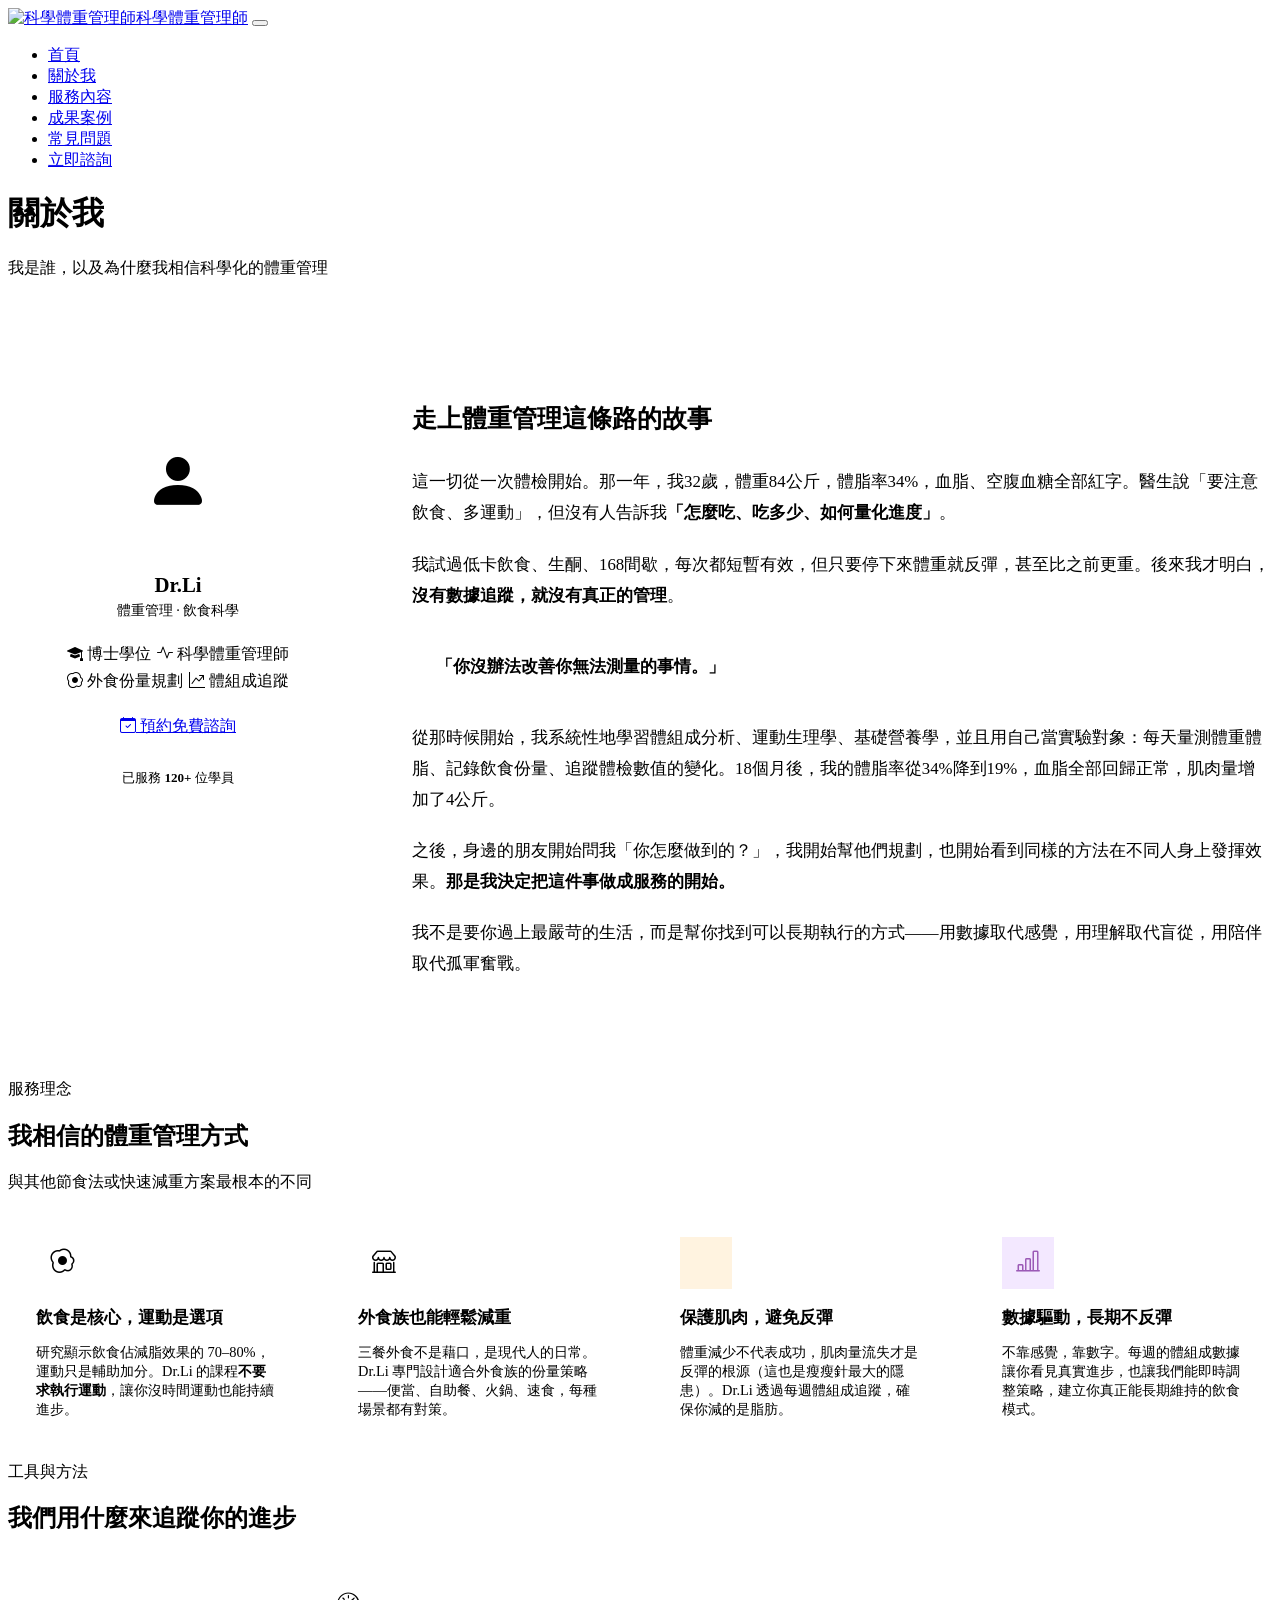
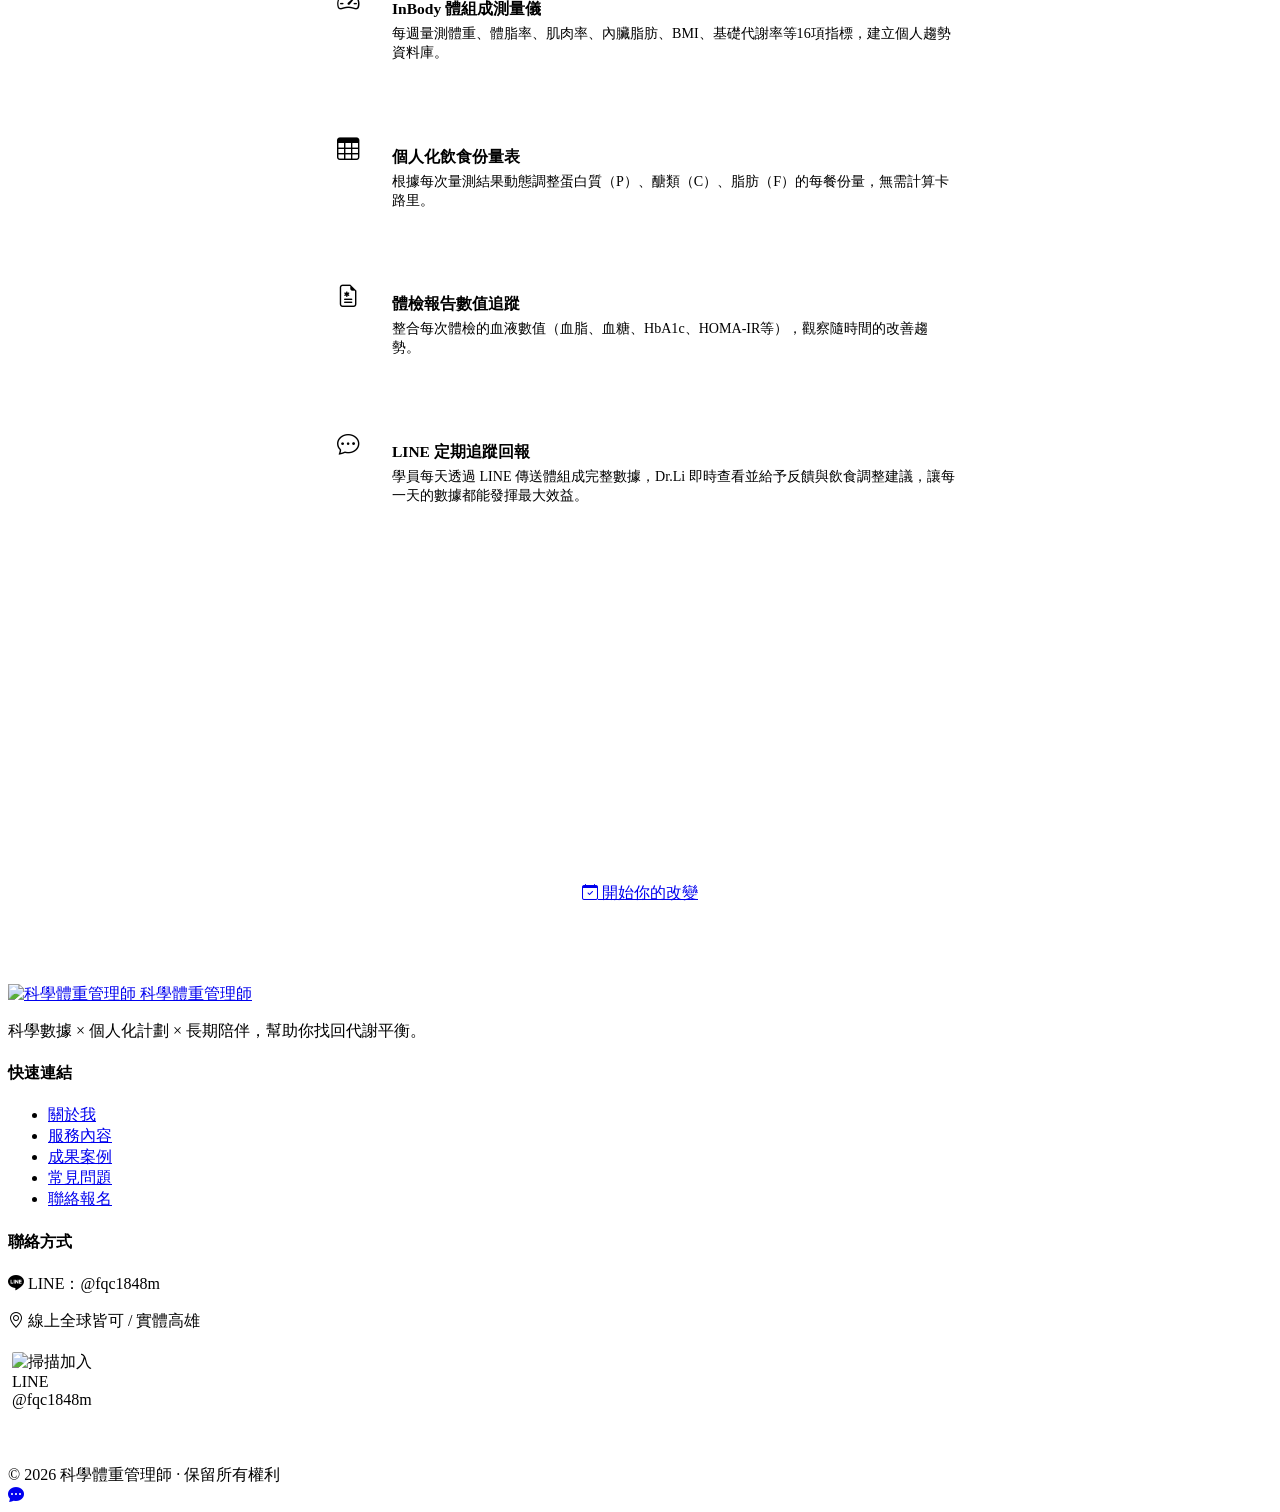
==== about.html @ 6b671a9b "更新瘦瘦針訊息為正向平衡語氣：強調藥物搭配飲食管理才能加乘效果 Co-Authored-By: Claude Sonnet 4.6 <noreply@anthropic.com>" ====
<!DOCTYPE html>
<html lang="zh-TW">
<head>
  <meta charset="UTF-8">
  <meta name="viewport" content="width=device-width, initial-scale=1.0">
  <meta name="description" content="了解Dr.Li的專業背景、服務理念與方法，建立你對科學化體重管理的信心。">
  <title>關於我 | 科學體重管理師</title>
  <link rel="preconnect" href="https://fonts.googleapis.com">
  <link href="https://fonts.googleapis.com/css2?family=Noto+Sans+TC:wght@400;500;700&family=Inter:wght@400;600;700&display=swap" rel="stylesheet">
  <link rel="stylesheet" href="https://cdn.jsdelivr.net/npm/bootstrap-icons@1.11.0/font/bootstrap-icons.css">
  <link rel="stylesheet" href="css/main.css">
  <link rel="stylesheet" href="css/components.css">
  <style>
    /* ─── 個人介紹區 ─── */
    .intro-section {
      background: #fff;
      padding: 5rem 0;
    }
    .intro-grid {
      display: grid;
      grid-template-columns: 340px 1fr;
      gap: 4rem;
      align-items: start;
    }
    .profile-card {
      background: var(--bg);
      border: 1px solid var(--border);
      border-radius: var(--radius-lg);
      padding: 2.5rem 2rem;
      text-align: center;
      position: sticky;
      top: calc(var(--navbar-h) + 1.5rem);
    }
    .profile-avatar {
      width: 130px; height: 130px;
      background: linear-gradient(135deg, var(--primary-light), var(--primary));
      border-radius: 50%;
      display: flex;
      align-items: center;
      justify-content: center;
      font-size: 4rem;
      color: var(--primary);
      margin: 0 auto 1.25rem;
      border: 4px solid #fff;
      box-shadow: var(--shadow-md);
    }
    .profile-name { font-size: 1.3rem; font-weight: 700; margin-bottom: 0.25rem; }
    .profile-title { color: var(--text-secondary); font-size: 0.9rem; margin-bottom: 1.5rem; }
    .profile-tags { display: flex; flex-wrap: wrap; justify-content: center; gap: 0.4rem; margin-bottom: 1.5rem; }

    .about-story { font-size: 1.05rem; line-height: 1.85; color: var(--text-secondary); }
    .about-story p { margin-bottom: 1.25rem; }
    .about-story .emphasis {
      color: var(--text-primary);
      font-weight: 700;
      font-style: normal;
    }
    .about-story blockquote {
      border-left: 4px solid var(--primary);
      padding: 1rem 1.5rem;
      margin: 1.5rem 0;
      background: var(--primary-light);
      border-radius: 0 var(--radius-sm) var(--radius-sm) 0;
      color: var(--primary-dark);
      font-weight: 600;
      font-style: normal;
    }

    @media (max-width: 820px) {
      .intro-grid { grid-template-columns: 1fr; }
      .profile-card { position: static; }
    }

    /* ─── 理念與方法 ─── */
    .philosophy-section { background: var(--bg); }
    .philosophy-grid {
      display: grid;
      grid-template-columns: repeat(auto-fit, minmax(260px, 1fr));
      gap: 1.5rem;
    }
    .philosophy-card {
      background: var(--bg-card);
      border: 1px solid var(--border);
      border-radius: var(--radius);
      padding: 1.75rem;
      box-shadow: var(--shadow);
    }
    .philosophy-icon {
      width: 52px; height: 52px;
      border-radius: var(--radius);
      display: flex; align-items: center; justify-content: center;
      font-size: 1.5rem;
      margin-bottom: 1rem;
    }
    .philosophy-card h3 { font-size: 1.05rem; margin-bottom: 0.5rem; }
    .philosophy-card p  { font-size: 0.9rem; color: var(--text-secondary); }

    /* ─── 使用工具 ─── */
    .tools-section { background: #fff; }
    .tool-item {
      display: flex;
      gap: 1.25rem;
      align-items: flex-start;
      padding: 1.5rem;
      background: var(--bg);
      border-radius: var(--radius);
      border: 1px solid var(--border);
      margin-bottom: 1rem;
    }
    .tool-item:last-child { margin-bottom: 0; }
    .tool-icon {
      width: 48px; height: 48px;
      background: var(--primary-light);
      border-radius: var(--radius-sm);
      display: flex; align-items: center; justify-content: center;
      font-size: 1.4rem;
      color: var(--primary);
      flex-shrink: 0;
    }
    .tool-item h4 { font-size: 0.97rem; margin-bottom: 0.25rem; }
    .tool-item p  { font-size: 0.88rem; color: var(--text-secondary); margin: 0; }

    /* ─── 信念語 ─── */
    .belief-section {
      background: linear-gradient(135deg, #0a1f4d, var(--primary));
      color: #fff;
      padding: 5rem 0;
      text-align: center;
    }
    .belief-section blockquote {
      font-size: clamp(1.2rem, 3vw, 1.8rem);
      font-weight: 700;
      color: #fff;
      max-width: 700px;
      margin: 0 auto 1.5rem;
      line-height: 1.5;
    }
    .belief-section p { color: rgba(255,255,255,0.7); }
  </style>
</head>
<body>

<nav class="navbar" id="navbar">
  <div class="container">
    <a href="index.html" class="navbar-brand"><img src="logo.jpg" alt="科學體重管理師" class="navbar-logo"><span>科學體重管理師</span></a>
    <button class="hamburger" id="hamburger" aria-label="開啟選單"><span></span><span></span><span></span></button>
    <ul class="nav-links" id="navLinks">
      <li><a href="index.html">首頁</a></li>
      <li><a href="about.html">關於我</a></li>
      <li><a href="services.html">服務內容</a></li>
      <li><a href="results.html">成果案例</a></li>
      <li><a href="faq.html">常見問題</a></li>
      <li><a href="contact.html" class="nav-cta">立即諮詢</a></li>
    </ul>
  </div>
</nav>

<div class="page-banner">
  <div class="container">
    <h1>關於我</h1>
    <p>我是誰，以及為什麼我相信科學化的體重管理</p>
  </div>
</div>

<!-- ===== 個人介紹 ===== -->
<section class="intro-section">
  <div class="container">
    <div class="intro-grid">
      <!-- 個人資訊卡片 -->
      <div class="profile-card" data-reveal>
        <div class="profile-avatar"><i class="bi bi-person-fill"></i></div>
        <div class="profile-name">Dr.Li</div>
        <div class="profile-title">體重管理 · 飲食科學</div>
        <div class="profile-tags">
          <span class="badge-tag"><i class="bi bi-mortarboard-fill"></i> 博士學位</span>
          <span class="badge-tag"><i class="bi bi-activity"></i> 科學體重管理師</span>
          <span class="badge-tag"><i class="bi bi-egg-fried"></i> 外食份量規劃</span>
          <span class="badge-tag"><i class="bi bi-graph-up-arrow"></i> 體組成追蹤</span>
        </div>
        <a href="contact.html" class="btn btn-accent" style="width:100%">
          <i class="bi bi-calendar-check"></i> 預約免費諮詢
        </a>
        <div style="margin-top:1rem;padding-top:1rem;border-top:1px solid var(--border);">
          <p style="font-size:0.82rem;color:var(--text-secondary);margin:0;">已服務 <strong style="color:var(--primary)">120+</strong> 位學員</p>
        </div>
      </div>

      <!-- 故事內容 -->
      <div class="about-story" data-reveal>
        <h2 style="margin-bottom:1.5rem;">走上體重管理這條路的故事</h2>

        <p>這一切從一次體檢開始。那一年，我32歲，體重84公斤，體脂率34%，血脂、空腹血糖全部紅字。醫生說「要注意飲食、多運動」，但沒有人告訴我<span class="emphasis">「怎麼吃、吃多少、如何量化進度」</span>。</p>

        <p>我試過低卡飲食、生酮、168間歇，每次都短暫有效，但只要停下來體重就反彈，甚至比之前更重。後來我才明白，<span class="emphasis">沒有數據追蹤，就沒有真正的管理</span>。</p>

        <blockquote>「你沒辦法改善你無法測量的事情。」</blockquote>

        <p>從那時候開始，我系統性地學習體組成分析、運動生理學、基礎營養學，並且用自己當實驗對象：每天量測體重體脂、記錄飲食份量、追蹤體檢數值的變化。18個月後，我的體脂率從34%降到19%，血脂全部回歸正常，肌肉量增加了4公斤。</p>

        <p>之後，身邊的朋友開始問我「你怎麼做到的？」，我開始幫他們規劃，也開始看到同樣的方法在不同人身上發揮效果。<span class="emphasis">那是我決定把這件事做成服務的開始。</span></p>

        <p>我不是要你過上最嚴苛的生活，而是幫你找到可以長期執行的方式——用數據取代感覺，用理解取代盲從，用陪伴取代孤軍奮戰。</p>
      </div>
    </div>
  </div>
</section>

<!-- ===== 服務理念 ===== -->
<section class="philosophy-section">
  <div class="container">
    <div class="section-header" data-reveal>
      <span class="label">服務理念</span>
      <h2>我相信的體重管理方式</h2>
      <p>與其他節食法或快速減重方案最根本的不同</p>
    </div>
    <div class="philosophy-grid">
      <div class="philosophy-card" data-reveal>
        <div class="philosophy-icon" style="background:var(--accent-light);color:var(--accent)">
          <i class="bi bi-egg-fried"></i>
        </div>
        <h3>飲食是核心，運動是選項</h3>
        <p>研究顯示飲食佔減脂效果的 70–80%，運動只是輔助加分。Dr.Li 的課程<strong>不要求執行運動</strong>，讓你沒時間運動也能持續進步。</p>
      </div>
      <div class="philosophy-card" data-reveal>
        <div class="philosophy-icon" style="background:var(--primary-light);color:var(--primary)">
          <i class="bi bi-shop"></i>
        </div>
        <h3>外食族也能輕鬆減重</h3>
        <p>三餐外食不是藉口，是現代人的日常。Dr.Li 專門設計適合外食族的份量策略——便當、自助餐、火鍋、速食，每種場景都有對策。</p>
      </div>
      <div class="philosophy-card" data-reveal>
        <div class="philosophy-icon" style="background:#fff3e0;color:#e67e22">
          <i class="bi bi-shield-heart"></i>
        </div>
        <h3>保護肌肉，避免反彈</h3>
        <p>體重減少不代表成功，肌肉量流失才是反彈的根源（這也是瘦瘦針最大的隱患）。Dr.Li 透過每週體組成追蹤，確保你減的是脂肪。</p>
      </div>
      <div class="philosophy-card" data-reveal>
        <div class="philosophy-icon" style="background:#f3e8ff;color:#9b59b6">
          <i class="bi bi-bar-chart-line"></i>
        </div>
        <h3>數據驅動，長期不反彈</h3>
        <p>不靠感覺，靠數字。每週的體組成數據讓你看見真實進步，也讓我們能即時調整策略，建立你真正能長期維持的飲食模式。</p>
      </div>
    </div>
  </div>
</section>

<!-- ===== 使用工具與方法 ===== -->
<section class="tools-section">
  <div class="container">
    <div class="section-header" data-reveal>
      <span class="label">工具與方法</span>
      <h2>我們用什麼來追蹤你的進步</h2>
    </div>
    <div style="max-width:680px;margin:0 auto;">
      <div class="tool-item" data-reveal>
        <div class="tool-icon"><i class="bi bi-speedometer2"></i></div>
        <div>
          <h4>InBody 體組成測量儀</h4>
          <p>每週量測體重、體脂率、肌肉率、內臟脂肪、BMI、基礎代謝率等16項指標，建立個人趨勢資料庫。</p>
        </div>
      </div>
      <div class="tool-item" data-reveal>
        <div class="tool-icon"><i class="bi bi-table"></i></div>
        <div>
          <h4>個人化飲食份量表</h4>
          <p>根據每次量測結果動態調整蛋白質（P）、醣類（C）、脂肪（F）的每餐份量，無需計算卡路里。</p>
        </div>
      </div>
      <div class="tool-item" data-reveal>
        <div class="tool-icon"><i class="bi bi-file-earmark-medical"></i></div>
        <div>
          <h4>體檢報告數值追蹤</h4>
          <p>整合每次體檢的血液數值（血脂、血糖、HbA1c、HOMA-IR等），觀察隨時間的改善趨勢。</p>
        </div>
      </div>
      <div class="tool-item" data-reveal>
        <div class="tool-icon"><i class="bi bi-chat-dots"></i></div>
        <div>
          <h4>LINE 定期追蹤回報</h4>
          <p>學員每天透過 LINE 傳送體組成完整數據，Dr.Li 即時查看並給予反饋與飲食調整建議，讓每一天的數據都能發揮最大效益。</p>
        </div>
      </div>
    </div>
  </div>
</section>

<!-- ===== 信念語 ===== -->
<section class="belief-section">
  <div class="container" data-reveal>
    <blockquote>「飲食才是真正的關鍵。你不需要靠意志力挨餓，<br>不需要每天跑步，不需要打瘦瘦針——<br>只要掌握外食技巧，便當、自助餐、火鍋、速食都能吃對份量，<br>你的身體就會開始改變。」</blockquote>
    <p>— Dr.Li</p>
    <a href="contact.html" class="btn btn-outline-white btn-lg" style="margin-top:1.5rem">
      <i class="bi bi-calendar-check"></i> 開始你的改變
    </a>
  </div>
</section>

<footer class="footer">
  <div class="container">
    <div class="footer-grid">
      <div class="footer-brand">
        <a href="index.html" class="footer-logo"><img src="logo.jpg" alt="科學體重管理師" class="footer-logo-img"> 科學體重管理師</a>
        <p>科學數據 × 個人化計劃 × 長期陪伴，幫助你找回代謝平衡。</p>
      </div>
      <div class="footer-links">
        <h4>快速連結</h4>
        <ul>
          <li><a href="about.html">關於我</a></li>
          <li><a href="services.html">服務內容</a></li>
          <li><a href="results.html">成果案例</a></li>
          <li><a href="faq.html">常見問題</a></li>
          <li><a href="contact.html">聯絡報名</a></li>
        </ul>
      </div>
      <div class="footer-contact">
        <h4>聯絡方式</h4>
        <p><i class="bi bi-line"></i> LINE：@fqc1848m</p>

        <p><i class="bi bi-geo-alt"></i> 線上全球皆可 / 實體高雄</p>
        <div style="margin-top:0.85rem;">
          <img src="qrcode.jpg" alt="掃描加入 LINE @fqc1848m" style="width:88px;height:88px;object-fit:contain;background:#fff;border-radius:6px;padding:4px;display:block;">
          <div style="font-size:0.72rem;color:rgba(255,255,255,0.45);margin-top:0.35rem;">掃描加入 LINE @fqc1848m</div>
        </div>
      </div>
    </div>
    <div class="footer-bottom">© 2026 科學體重管理師 · 保留所有權利</div>
  </div>
</footer>

<a href="contact.html" class="line-fab" title="立即諮詢"><i class="bi bi-chat-dots-fill"></i></a>
<script src="js/main.js"></script>
</body>
</html>
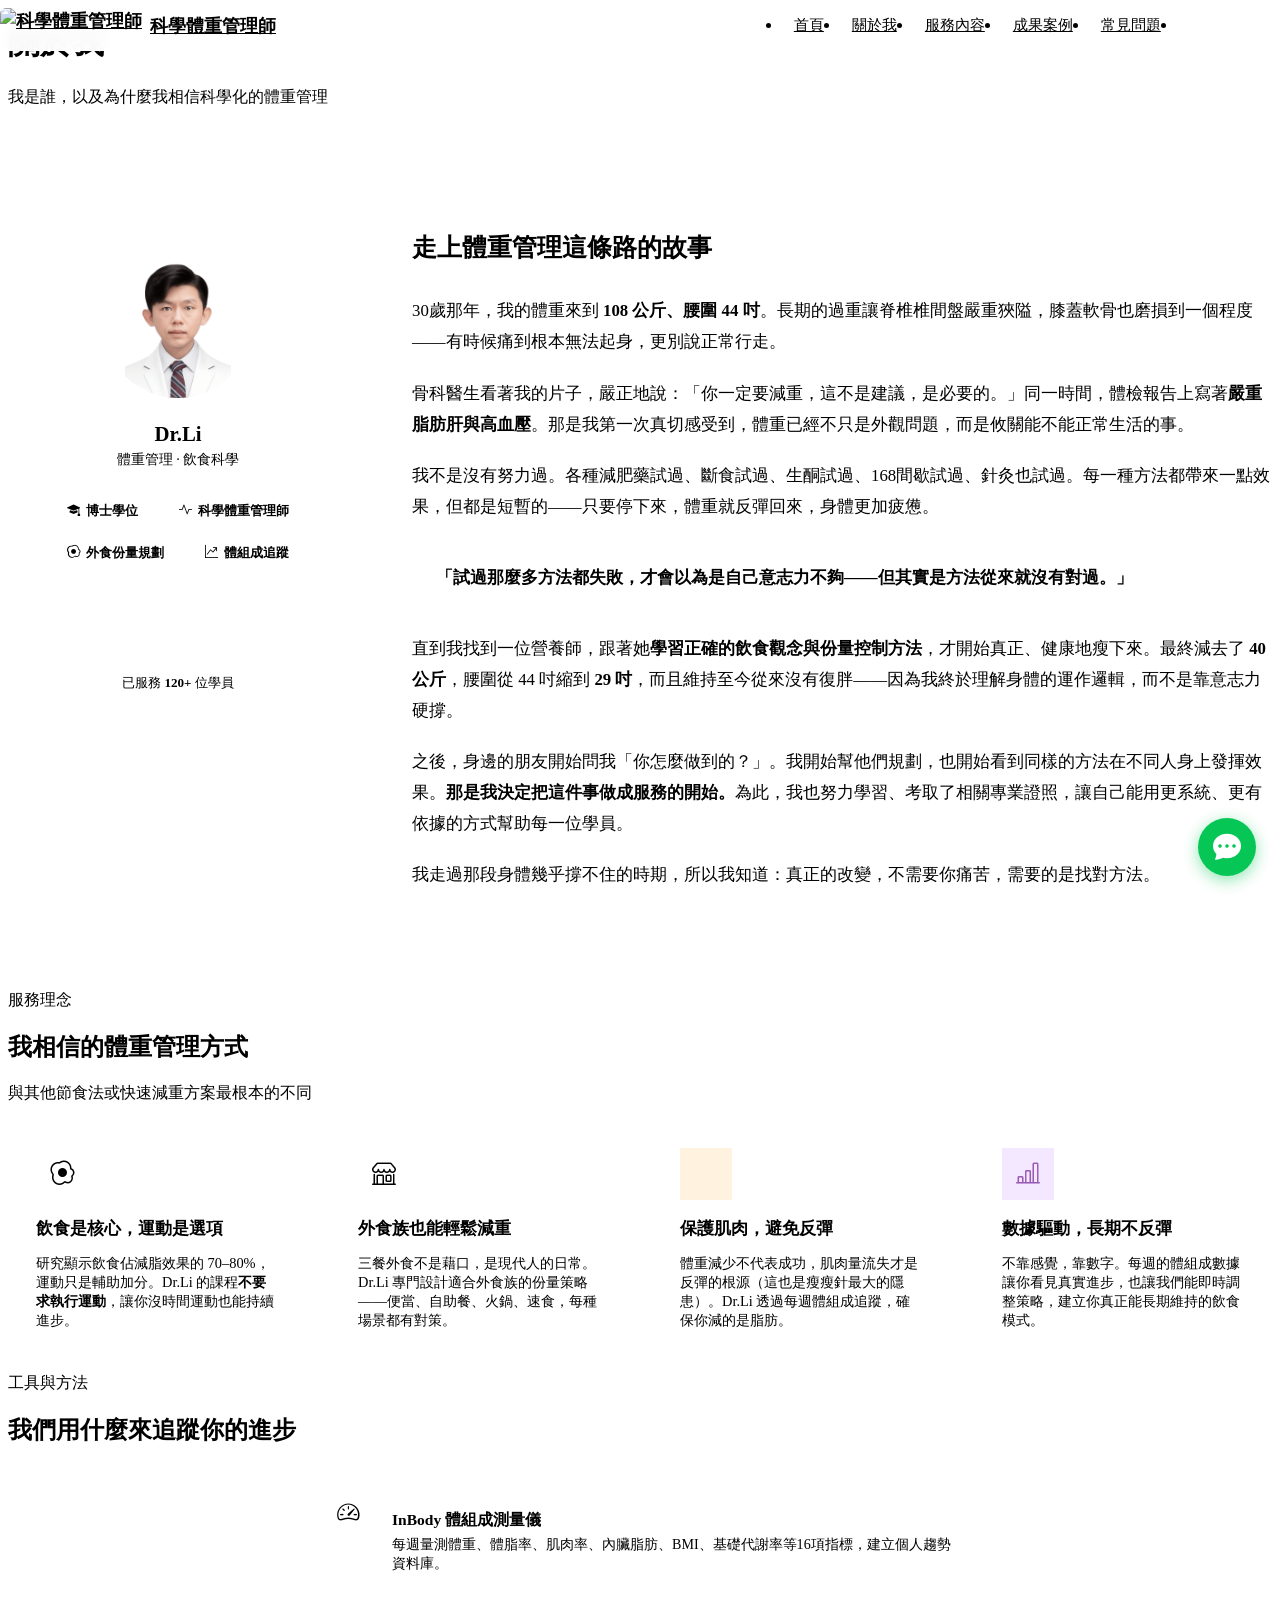
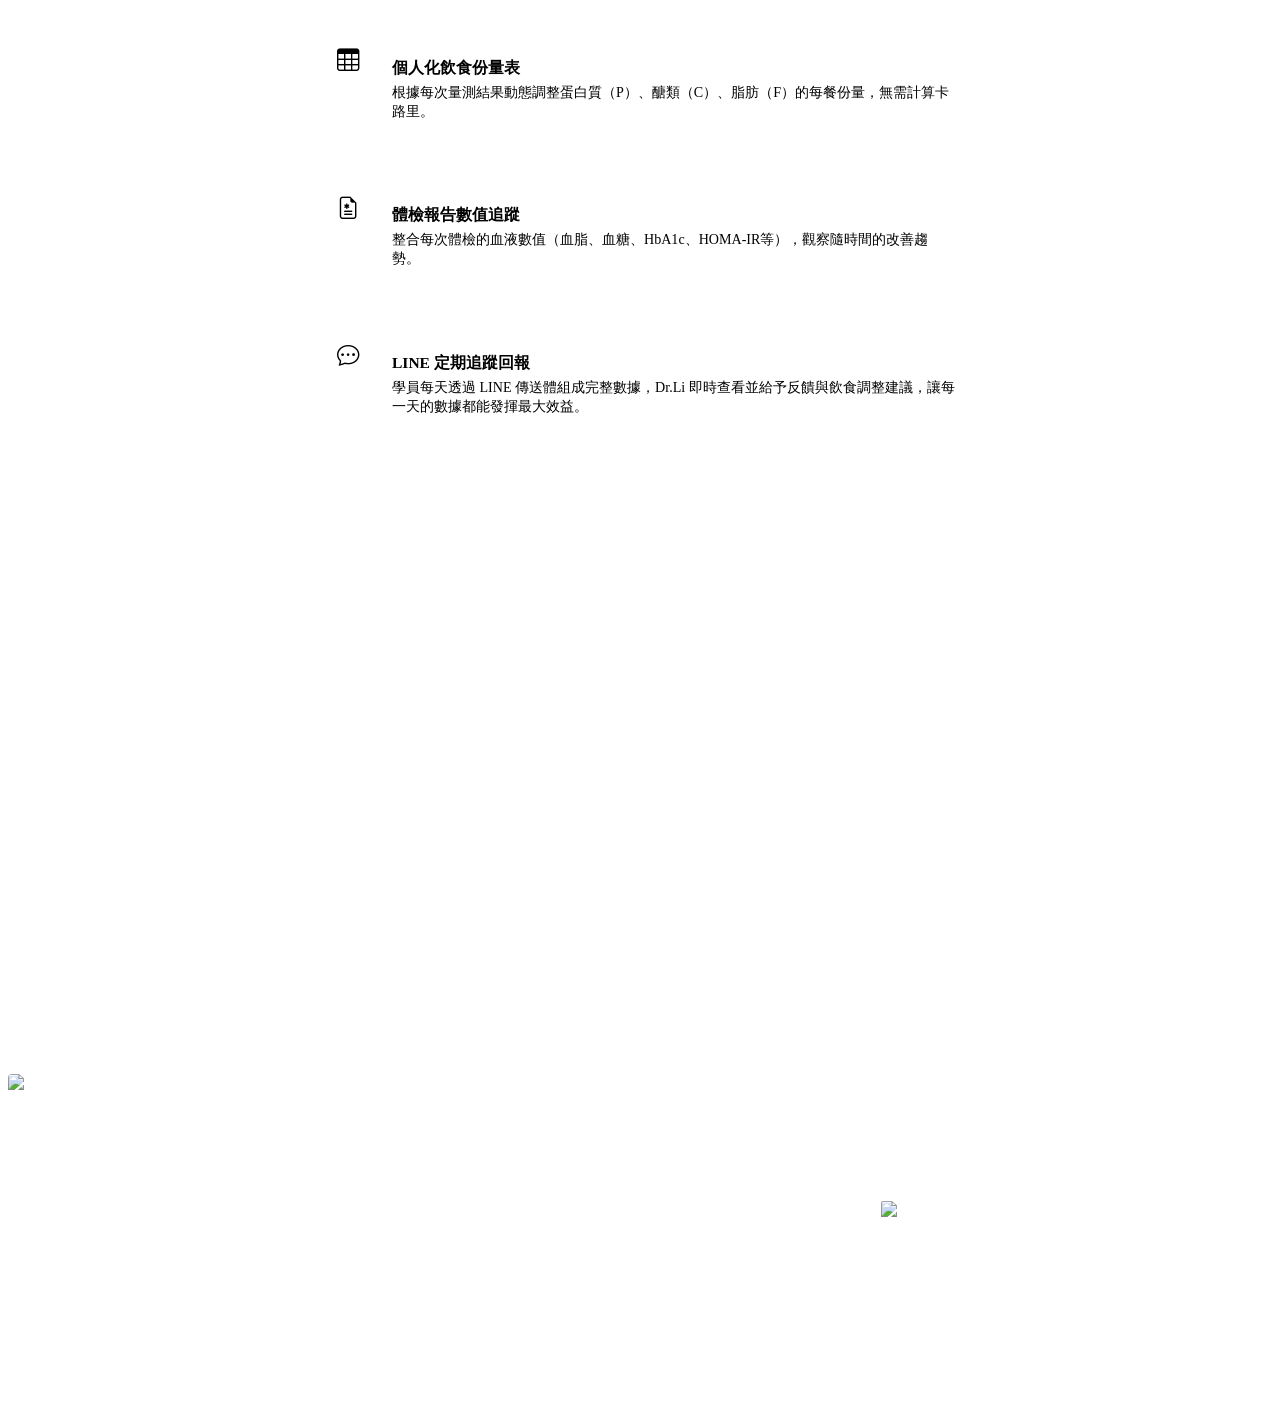
==== commit d1e9c7ee: "about.html 頭像換成 AI 去背版本，背景透明無色差 Co-Authored-By: Claude Sonnet 4.6 <noreply@anthropic.com>" ====
--- a/about.html
+++ b/about.html
@@ -32,17 +32,19 @@
       top: calc(var(--navbar-h) + 1.5rem);
     }
     .profile-avatar {
-      width: 130px; height: 130px;
-      background: linear-gradient(135deg, var(--primary-light), var(--primary));
+      width: 150px; height: 150px;
       border-radius: 50%;
-      display: flex;
-      align-items: center;
-      justify-content: center;
-      font-size: 4rem;
-      color: var(--primary);
       margin: 0 auto 1.25rem;
       border: 4px solid #fff;
       box-shadow: var(--shadow-md);
+      overflow: hidden;
+      flex-shrink: 0;
+    }
+    .profile-avatar img {
+      width: 100%; height: 100%;
+      object-fit: contain;
+      object-position: center top;
+      display: block;
     }
     .profile-name { font-size: 1.3rem; font-weight: 700; margin-bottom: 0.25rem; }
     .profile-title { color: var(--text-secondary); font-size: 0.9rem; margin-bottom: 1.5rem; }
@@ -168,7 +170,7 @@
     <div class="intro-grid">
       <!-- 個人資訊卡片 -->
       <div class="profile-card" data-reveal>
-        <div class="profile-avatar"><i class="bi bi-person-fill"></i></div>
+        <div class="profile-avatar"><img src="照片_去背.png" alt="Dr.Li"></div>
         <div class="profile-name">Dr.Li</div>
         <div class="profile-title">體重管理 · 飲食科學</div>
         <div class="profile-tags">
@@ -189,17 +191,19 @@
       <div class="about-story" data-reveal>
         <h2 style="margin-bottom:1.5rem;">走上體重管理這條路的故事</h2>
 
-        <p>這一切從一次體檢開始。那一年，我32歲，體重84公斤，體脂率34%，血脂、空腹血糖全部紅字。醫生說「要注意飲食、多運動」，但沒有人告訴我<span class="emphasis">「怎麼吃、吃多少、如何量化進度」</span>。</p>
-
-        <p>我試過低卡飲食、生酮、168間歇，每次都短暫有效，但只要停下來體重就反彈，甚至比之前更重。後來我才明白，<span class="emphasis">沒有數據追蹤，就沒有真正的管理</span>。</p>
-
-        <blockquote>「你沒辦法改善你無法測量的事情。」</blockquote>
-
-        <p>從那時候開始，我系統性地學習體組成分析、運動生理學、基礎營養學，並且用自己當實驗對象：每天量測體重體脂、記錄飲食份量、追蹤體檢數值的變化。18個月後，我的體脂率從34%降到19%，血脂全部回歸正常，肌肉量增加了4公斤。</p>
-
-        <p>之後，身邊的朋友開始問我「你怎麼做到的？」，我開始幫他們規劃，也開始看到同樣的方法在不同人身上發揮效果。<span class="emphasis">那是我決定把這件事做成服務的開始。</span></p>
-
-        <p>我不是要你過上最嚴苛的生活，而是幫你找到可以長期執行的方式——用數據取代感覺，用理解取代盲從，用陪伴取代孤軍奮戰。</p>
+        <p>30歲那年，我的體重來到 <span class="emphasis">108 公斤、腰圍 44 吋</span>。長期的過重讓脊椎椎間盤嚴重狹隘，膝蓋軟骨也磨損到一個程度——有時候痛到根本無法起身，更別說正常行走。</p>
+
+        <p>骨科醫生看著我的片子，嚴正地說：「你一定要減重，這不是建議，是必要的。」同一時間，體檢報告上寫著<span class="emphasis">嚴重脂肪肝與高血壓</span>。那是我第一次真切感受到，體重已經不只是外觀問題，而是攸關能不能正常生活的事。</p>
+
+        <p>我不是沒有努力過。各種減肥藥試過、斷食試過、生酮試過、168間歇試過、針灸也試過。每一種方法都帶來一點效果，但都是短暫的——只要停下來，體重就反彈回來，身體更加疲憊。</p>
+
+        <blockquote>「試過那麼多方法都失敗，才會以為是自己意志力不夠——但其實是方法從來就沒有對過。」</blockquote>
+
+        <p>直到我找到一位營養師，跟著她<span class="emphasis">學習正確的飲食觀念與份量控制方法</span>，才開始真正、健康地瘦下來。最終減去了 <span class="emphasis">40 公斤</span>，腰圍從 44 吋縮到 <span class="emphasis">29 吋</span>，而且維持至今從來沒有復胖——因為我終於理解身體的運作邏輯，而不是靠意志力硬撐。</p>
+
+        <p>之後，身邊的朋友開始問我「你怎麼做到的？」。我開始幫他們規劃，也開始看到同樣的方法在不同人身上發揮效果。<span class="emphasis">那是我決定把這件事做成服務的開始。</span>為此，我也努力學習、考取了相關專業證照，讓自己能用更系統、更有依據的方式幫助每一位學員。</p>
+
+        <p>我走過那段身體幾乎撐不住的時期，所以我知道：真正的改變，不需要你痛苦，需要的是找對方法。</p>
       </div>
     </div>
   </div>
--- a/css/components.css
+++ b/css/components.css
@@ -0,0 +1,742 @@
+/* =====================
+   導航列 Navbar
+   ===================== */
+.navbar {
+  position: fixed;
+  top: 0; left: 0; right: 0;
+  z-index: 1000;
+  height: var(--navbar-h);
+  background: rgba(255,255,255,0.97);
+  backdrop-filter: blur(8px);
+  border-bottom: 1px solid var(--border);
+  transition: box-shadow 0.3s ease;
+}
+.navbar.scrolled { box-shadow: var(--shadow-md); }
+
+.navbar .container {
+  display: flex;
+  align-items: center;
+  justify-content: space-between;
+  height: 100%;
+}
+
+.navbar-brand {
+  display: flex;
+  align-items: center;
+  gap: 0.5rem;
+  font-size: 1.15rem;
+  font-weight: 700;
+  color: var(--text-primary);
+}
+.navbar-brand:hover { color: var(--primary); }
+.navbar-brand i {
+  font-size: 1.5rem;
+  color: var(--primary);
+}
+.navbar-logo {
+  height: 36px;
+  width: auto;
+  object-fit: contain;
+  border-radius: 6px;
+}
+.footer-logo-img {
+  height: 30px;
+  width: auto;
+  object-fit: contain;
+  border-radius: 4px;
+}
+
+.nav-links {
+  display: flex;
+  align-items: center;
+  gap: 0.25rem;
+}
+.nav-links li a {
+  color: var(--text-secondary);
+  font-size: 0.92rem;
+  font-weight: 500;
+  padding: 0.4rem 0.75rem;
+  border-radius: var(--radius-sm);
+  transition: var(--transition);
+}
+.nav-links li a:hover,
+.nav-links li a.active {
+  color: var(--primary);
+  background: var(--primary-light);
+}
+.nav-links .nav-cta {
+  background: var(--accent) !important;
+  color: #fff !important;
+  padding: 0.45rem 1.1rem !important;
+  border-radius: 99px !important;
+  font-weight: 700 !important;
+  margin-left: 0.5rem;
+}
+.nav-links .nav-cta:hover {
+  background: var(--accent-dark) !important;
+  color: #fff !important;
+}
+
+/* 漢堡選單 */
+.hamburger {
+  display: none;
+  flex-direction: column;
+  gap: 5px;
+  background: none;
+  border: none;
+  cursor: pointer;
+  padding: 0.4rem;
+}
+.hamburger span {
+  display: block;
+  width: 24px; height: 2.5px;
+  background: var(--text-primary);
+  border-radius: 2px;
+  transition: var(--transition);
+}
+.hamburger.open span:nth-child(1) { transform: translateY(7.5px) rotate(45deg); }
+.hamburger.open span:nth-child(2) { opacity: 0; }
+.hamburger.open span:nth-child(3) { transform: translateY(-7.5px) rotate(-45deg); }
+
+@media (max-width: 820px) {
+  .hamburger { display: flex; }
+  .nav-links {
+    position: fixed;
+    top: var(--navbar-h); left: 0; right: 0;
+    background: #fff;
+    flex-direction: column;
+    align-items: stretch;
+    padding: 1rem 1.25rem 1.5rem;
+    gap: 0.25rem;
+    border-bottom: 1px solid var(--border);
+    box-shadow: var(--shadow-md);
+    transform: translateY(calc(-100% - var(--navbar-h)));
+    transition: transform 0.3s ease;
+  }
+  .nav-links.open { transform: translateY(0); }
+  .nav-links li a { padding: 0.65rem 1rem; border-radius: var(--radius-sm); font-size: 1rem; }
+  .nav-links .nav-cta { margin-left: 0; text-align: center; }
+}
+
+/* =====================
+   頁尾 Footer
+   ===================== */
+.footer {
+  background: var(--text-primary);
+  color: rgba(255,255,255,0.75);
+  padding: 3.5rem 0 0;
+  margin-top: 4rem;
+}
+.footer-grid {
+  display: grid;
+  grid-template-columns: 2fr 1fr 1.5fr;
+  gap: 2.5rem;
+  padding-bottom: 2.5rem;
+}
+.footer-logo {
+  display: flex;
+  align-items: center;
+  gap: 0.5rem;
+  font-size: 1.15rem;
+  font-weight: 700;
+  color: #fff;
+  margin-bottom: 1rem;
+}
+.footer-logo i { color: var(--accent); }
+.footer-brand p { font-size: 0.9rem; line-height: 1.7; }
+
+.footer h4 {
+  color: #fff;
+  font-size: 0.95rem;
+  font-weight: 700;
+  margin-bottom: 1rem;
+  text-transform: uppercase;
+  letter-spacing: 0.06em;
+}
+.footer-links ul li { margin-bottom: 0.5rem; }
+.footer-links ul li a {
+  color: rgba(255,255,255,0.65);
+  font-size: 0.9rem;
+  transition: var(--transition);
+}
+.footer-links ul li a:hover { color: var(--accent); }
+
+.footer-contact p {
+  font-size: 0.9rem;
+  display: flex;
+  align-items: center;
+  gap: 0.5rem;
+  margin-bottom: 0.6rem;
+}
+.footer-contact i { color: var(--accent); }
+
+.footer-bottom {
+  border-top: 1px solid rgba(255,255,255,0.1);
+  padding: 1.25rem 0;
+  text-align: center;
+  font-size: 0.85rem;
+  color: rgba(255,255,255,0.4);
+}
+
+@media (max-width: 768px) {
+  .footer-grid { grid-template-columns: 1fr; gap: 2rem; }
+  .footer { margin-top: 2.5rem; }
+}
+
+/* =====================
+   按鈕
+   ===================== */
+.btn {
+  display: inline-flex;
+  align-items: center;
+  justify-content: center;
+  gap: 0.5rem;
+  padding: 0.7rem 1.8rem;
+  border-radius: 99px;
+  font-size: 0.97rem;
+  font-weight: 700;
+  border: 2px solid transparent;
+  cursor: pointer;
+  transition: var(--transition);
+  font-family: inherit;
+  text-decoration: none;
+  white-space: nowrap;
+}
+.btn-primary {
+  background: var(--primary);
+  color: #fff;
+  border-color: var(--primary);
+}
+.btn-primary:hover {
+  background: var(--primary-dark);
+  border-color: var(--primary-dark);
+  color: #fff;
+  transform: translateY(-2px);
+  box-shadow: 0 6px 20px rgba(44,123,229,0.35);
+}
+.btn-accent {
+  background: var(--accent);
+  color: #fff;
+  border-color: var(--accent);
+}
+.btn-accent:hover {
+  background: var(--accent-dark);
+  border-color: var(--accent-dark);
+  color: #fff;
+  transform: translateY(-2px);
+  box-shadow: 0 6px 20px rgba(39,174,96,0.35);
+}
+.btn-outline {
+  background: transparent;
+  color: var(--primary);
+  border-color: var(--primary);
+}
+.btn-outline:hover {
+  background: var(--primary);
+  color: #fff;
+  transform: translateY(-2px);
+}
+.btn-outline-white {
+  background: transparent;
+  color: #fff;
+  border-color: rgba(255,255,255,0.7);
+}
+.btn-outline-white:hover {
+  background: rgba(255,255,255,0.15);
+  color: #fff;
+}
+.btn-lg { padding: 0.9rem 2.4rem; font-size: 1.05rem; }
+.btn-sm { padding: 0.45rem 1.1rem; font-size: 0.85rem; }
+
+/* =====================
+   卡片
+   ===================== */
+.card {
+  background: var(--bg-card);
+  border-radius: var(--radius);
+  box-shadow: var(--shadow);
+  border: 1px solid var(--border);
+  transition: var(--transition);
+  overflow: hidden;
+}
+.card:hover {
+  box-shadow: var(--shadow-lg);
+  transform: translateY(-4px);
+}
+.card-body { padding: 1.75rem; }
+
+/* 服務卡片 */
+.service-card .service-icon {
+  width: 56px; height: 56px;
+  background: var(--primary-light);
+  border-radius: var(--radius);
+  display: flex;
+  align-items: center;
+  justify-content: center;
+  font-size: 1.6rem;
+  color: var(--primary);
+  margin-bottom: 1.25rem;
+}
+.service-card h3 { margin-bottom: 0.6rem; }
+.service-card p  { color: var(--text-secondary); font-size: 0.93rem; }
+.service-card .learn-more {
+  display: inline-flex;
+  align-items: center;
+  gap: 0.35rem;
+  color: var(--primary);
+  font-size: 0.9rem;
+  font-weight: 700;
+  margin-top: 1rem;
+}
+.service-card .learn-more:hover { gap: 0.55rem; }
+
+/* 統計數字卡片 */
+.stat-card {
+  text-align: center;
+  padding: 2rem 1.5rem;
+  background: var(--bg-card);
+  border-radius: var(--radius);
+  border: 1px solid var(--border);
+}
+.stat-card .stat-num {
+  font-family: 'Inter', sans-serif;
+  font-size: 2.6rem;
+  font-weight: 700;
+  color: var(--primary);
+  line-height: 1;
+  margin-bottom: 0.5rem;
+}
+.stat-card .stat-num .unit { font-size: 1.4rem; }
+.stat-card .stat-label { font-size: 0.9rem; color: var(--text-secondary); }
+
+/* 見證卡片 */
+.testimonial-card {
+  background: var(--bg-card);
+  border-radius: var(--radius);
+  padding: 1.75rem;
+  border: 1px solid var(--border);
+  box-shadow: var(--shadow);
+  position: relative;
+}
+.testimonial-card::before {
+  content: '\201C';
+  font-size: 4rem;
+  line-height: 1;
+  color: var(--primary-light);
+  position: absolute;
+  top: 0.75rem; left: 1.25rem;
+  font-family: Georgia, serif;
+}
+.testimonial-card p {
+  font-size: 0.95rem;
+  color: var(--text-secondary);
+  padding-top: 1.5rem;
+}
+.testimonial-author {
+  display: flex;
+  align-items: center;
+  gap: 0.75rem;
+  margin-top: 1.25rem;
+  padding-top: 1.25rem;
+  border-top: 1px solid var(--border);
+}
+.author-avatar {
+  width: 44px; height: 44px;
+  border-radius: 50%;
+  background: var(--primary-light);
+  display: flex;
+  align-items: center;
+  justify-content: center;
+  font-size: 1.1rem;
+  color: var(--primary);
+  font-weight: 700;
+}
+.author-info .name { font-weight: 700; font-size: 0.9rem; }
+.author-info .meta { font-size: 0.8rem; color: var(--text-secondary); }
+
+/* =====================
+   成果對比表格
+   ===================== */
+.result-card {
+  background: var(--bg-card);
+  border-radius: var(--radius);
+  border: 1px solid var(--border);
+  overflow: hidden;
+  box-shadow: var(--shadow);
+  margin-bottom: 2rem;
+}
+.result-card-header {
+  background: linear-gradient(135deg, var(--primary) 0%, #1a5fc4 100%);
+  color: #fff;
+  padding: 1.5rem 1.75rem;
+  display: flex;
+  align-items: center;
+  justify-content: space-between;
+  flex-wrap: wrap;
+  gap: 1rem;
+}
+.result-card-header h3 { color: #fff; margin: 0; }
+.result-badge {
+  background: rgba(255,255,255,0.2);
+  color: #fff;
+  padding: 0.25rem 0.8rem;
+  border-radius: 99px;
+  font-size: 0.8rem;
+}
+.result-table { width: 100%; border-collapse: collapse; }
+.result-table th {
+  background: var(--bg);
+  padding: 0.75rem 1rem;
+  font-size: 0.8rem;
+  font-weight: 700;
+  color: var(--text-secondary);
+  text-align: left;
+  letter-spacing: 0.06em;
+  text-transform: uppercase;
+}
+.result-table td {
+  padding: 0.85rem 1rem;
+  border-top: 1px solid var(--border);
+  font-size: 0.93rem;
+  font-family: 'Inter', sans-serif;
+}
+.result-table tr:hover td { background: var(--bg); }
+.change-pos { color: var(--accent); font-weight: 700; }
+.change-neg { color: var(--danger); font-weight: 700; }
+.result-quote {
+  background: var(--accent-light);
+  border-left: 4px solid var(--accent);
+  padding: 1.25rem 1.75rem;
+  font-style: italic;
+  color: var(--text-secondary);
+  font-size: 0.93rem;
+}
+
+/* =====================
+   FAQ 手風琴
+   ===================== */
+.faq-group { margin-bottom: 2.5rem; }
+.faq-group-title {
+  font-size: 0.8rem;
+  font-weight: 700;
+  letter-spacing: 0.12em;
+  text-transform: uppercase;
+  color: var(--primary);
+  margin-bottom: 1rem;
+  padding-bottom: 0.5rem;
+  border-bottom: 2px solid var(--primary-light);
+}
+
+.faq-item {
+  background: var(--bg-card);
+  border: 1px solid var(--border);
+  border-radius: var(--radius-sm);
+  margin-bottom: 0.5rem;
+  overflow: hidden;
+}
+.faq-question {
+  width: 100%;
+  background: none;
+  border: none;
+  cursor: pointer;
+  padding: 1.1rem 1.25rem;
+  text-align: left;
+  font-family: inherit;
+  font-size: 0.97rem;
+  font-weight: 600;
+  color: var(--text-primary);
+  display: flex;
+  align-items: center;
+  justify-content: space-between;
+  gap: 1rem;
+  transition: var(--transition);
+}
+.faq-question:hover { color: var(--primary); }
+.faq-question i {
+  font-size: 1.1rem;
+  color: var(--primary);
+  transition: transform 0.3s ease;
+  flex-shrink: 0;
+}
+.faq-item.open .faq-question i { transform: rotate(180deg); }
+.faq-answer {
+  max-height: 0;
+  overflow: hidden;
+  transition: max-height 0.35s ease;
+}
+.faq-answer-inner {
+  padding: 0 1.25rem 1.1rem;
+  color: var(--text-secondary);
+  font-size: 0.93rem;
+  line-height: 1.75;
+}
+
+/* =====================
+   聯絡表單
+   ===================== */
+.contact-form {
+  background: var(--bg-card);
+  border-radius: var(--radius);
+  padding: 2.5rem;
+  border: 1px solid var(--border);
+  box-shadow: var(--shadow-md);
+}
+.form-group { margin-bottom: 1.25rem; }
+.form-group label {
+  display: block;
+  font-size: 0.9rem;
+  font-weight: 600;
+  color: var(--text-primary);
+  margin-bottom: 0.4rem;
+}
+.form-group label .req { color: var(--danger); margin-left: 2px; }
+.form-control {
+  width: 100%;
+  padding: 0.7rem 1rem;
+  border: 1.5px solid var(--border);
+  border-radius: var(--radius-sm);
+  font-family: inherit;
+  font-size: 0.95rem;
+  color: var(--text-primary);
+  background: var(--bg);
+  transition: var(--transition);
+  appearance: none;
+}
+.form-control:focus {
+  outline: none;
+  border-color: var(--primary);
+  background: #fff;
+  box-shadow: 0 0 0 3px rgba(44,123,229,0.12);
+}
+.form-control.error { border-color: var(--danger); }
+select.form-control { cursor: pointer; }
+textarea.form-control { resize: vertical; min-height: 110px; }
+.error-msg {
+  font-size: 0.8rem;
+  color: var(--danger);
+  margin-top: 0.3rem;
+  display: none;
+}
+.error-msg.show { display: block; }
+.form-success {
+  display: none;
+  background: var(--accent-light);
+  border: 1px solid var(--accent);
+  border-radius: var(--radius-sm);
+  padding: 1.25rem;
+  color: var(--accent-dark);
+  text-align: center;
+  font-weight: 600;
+}
+.form-success.show { display: block; }
+
+/* =====================
+   流程步驟
+   ===================== */
+.steps {
+  display: grid;
+  grid-template-columns: repeat(auto-fit, minmax(200px, 1fr));
+  gap: 1.5rem;
+  position: relative;
+}
+.step {
+  text-align: center;
+  position: relative;
+}
+.step-num {
+  width: 52px; height: 52px;
+  background: var(--primary);
+  color: #fff;
+  border-radius: 50%;
+  display: flex;
+  align-items: center;
+  justify-content: center;
+  font-family: 'Inter', sans-serif;
+  font-size: 1.3rem;
+  font-weight: 700;
+  margin: 0 auto 1rem;
+  position: relative;
+  z-index: 1;
+}
+.step h4 { font-size: 0.97rem; margin-bottom: 0.4rem; }
+.step p   { font-size: 0.88rem; color: var(--text-secondary); }
+
+/* =====================
+   問題共鳴清單
+   ===================== */
+.checklist {
+  display: grid;
+  grid-template-columns: repeat(auto-fit, minmax(240px, 1fr));
+  gap: 0.75rem;
+}
+.checklist-item {
+  display: flex;
+  align-items: flex-start;
+  gap: 0.75rem;
+  background: var(--bg-card);
+  padding: 1rem 1.25rem;
+  border-radius: var(--radius-sm);
+  border: 1px solid var(--border);
+  font-size: 0.93rem;
+}
+.checklist-item i {
+  color: var(--danger);
+  font-size: 1.2rem;
+  flex-shrink: 0;
+  margin-top: 0.05rem;
+}
+
+/* =====================
+   LINE 浮動按鈕
+   ===================== */
+.line-fab {
+  position: fixed;
+  bottom: 1.5rem;
+  right: 1.5rem;
+  width: 58px; height: 58px;
+  background: #06C755;
+  color: #fff;
+  border-radius: 50%;
+  display: flex;
+  align-items: center;
+  justify-content: center;
+  font-size: 1.75rem;
+  box-shadow: 0 4px 16px rgba(6,199,85,0.45);
+  z-index: 999;
+  transition: var(--transition);
+}
+.line-fab:hover {
+  background: #05a847;
+  color: #fff;
+  transform: scale(1.08);
+}
+
+/* =====================
+   方案卡片
+   ===================== */
+.plan-card {
+  background: var(--bg-card);
+  border-radius: var(--radius);
+  border: 2px solid var(--border);
+  padding: 2rem 1.75rem;
+  text-align: center;
+  transition: var(--transition);
+  position: relative;
+  overflow: hidden;
+}
+.plan-card:hover {
+  border-color: var(--primary);
+  box-shadow: var(--shadow-lg);
+  transform: translateY(-4px);
+}
+.plan-card.featured {
+  border-color: var(--primary);
+  box-shadow: var(--shadow-md);
+}
+.plan-badge {
+  position: absolute;
+  top: 1rem; right: -2rem;
+  background: var(--accent);
+  color: #fff;
+  font-size: 0.75rem;
+  font-weight: 700;
+  padding: 0.3rem 2.5rem;
+  transform: rotate(35deg);
+}
+.plan-name {
+  font-size: 0.85rem;
+  font-weight: 700;
+  color: var(--primary);
+  text-transform: uppercase;
+  letter-spacing: 0.1em;
+  margin-bottom: 0.75rem;
+}
+.plan-price {
+  font-family: 'Inter', sans-serif;
+  font-size: 2.2rem;
+  font-weight: 700;
+  color: var(--text-primary);
+  margin-bottom: 0.25rem;
+}
+.plan-period { font-size: 0.85rem; color: var(--text-secondary); margin-bottom: 1.5rem; }
+.plan-features {
+  text-align: left;
+  margin-bottom: 1.5rem;
+}
+.plan-features li {
+  display: flex;
+  align-items: center;
+  gap: 0.6rem;
+  font-size: 0.9rem;
+  padding: 0.4rem 0;
+  border-bottom: 1px solid var(--border);
+}
+.plan-features li:last-child { border: none; }
+.plan-features li i { color: var(--accent); flex-shrink: 0; }
+
+/* =====================
+   直接聯絡方式
+   ===================== */
+.contact-option {
+  display: flex;
+  align-items: center;
+  gap: 1rem;
+  background: var(--bg-card);
+  border: 1px solid var(--border);
+  border-radius: var(--radius);
+  padding: 1.25rem 1.5rem;
+  transition: var(--transition);
+}
+.contact-option:hover { border-color: var(--primary); box-shadow: var(--shadow); }
+.contact-option .icon {
+  width: 48px; height: 48px;
+  border-radius: var(--radius-sm);
+  display: flex; align-items: center; justify-content: center;
+  font-size: 1.5rem;
+  flex-shrink: 0;
+}
+.contact-option .icon.line-icon { background: #e8fdf0; color: #06C755; }
+.contact-option .icon.email-icon { background: var(--primary-light); color: var(--primary); }
+.contact-option .label { font-size: 0.8rem; color: var(--text-secondary); }
+.contact-option .value { font-weight: 700; color: var(--text-primary); }
+
+/* =====================
+   能力標籤
+   ===================== */
+.badge-tag {
+  display: inline-flex;
+  align-items: center;
+  gap: 0.35rem;
+  background: var(--primary-light);
+  color: var(--primary);
+  padding: 0.3rem 0.85rem;
+  border-radius: 99px;
+  font-size: 0.82rem;
+  font-weight: 600;
+  margin: 0.25rem;
+}
+
+/* =====================
+   進度條
+   ===================== */
+.progress-item { margin-bottom: 1rem; }
+.progress-label {
+  display: flex;
+  justify-content: space-between;
+  font-size: 0.88rem;
+  margin-bottom: 0.35rem;
+  font-weight: 600;
+}
+.progress-bar-wrap {
+  height: 8px;
+  background: var(--border);
+  border-radius: 99px;
+  overflow: hidden;
+}
+.progress-bar-fill {
+  height: 100%;
+  background: var(--primary);
+  border-radius: 99px;
+  transition: width 1.2s ease;
+}
+.progress-bar-fill.green { background: var(--accent); }
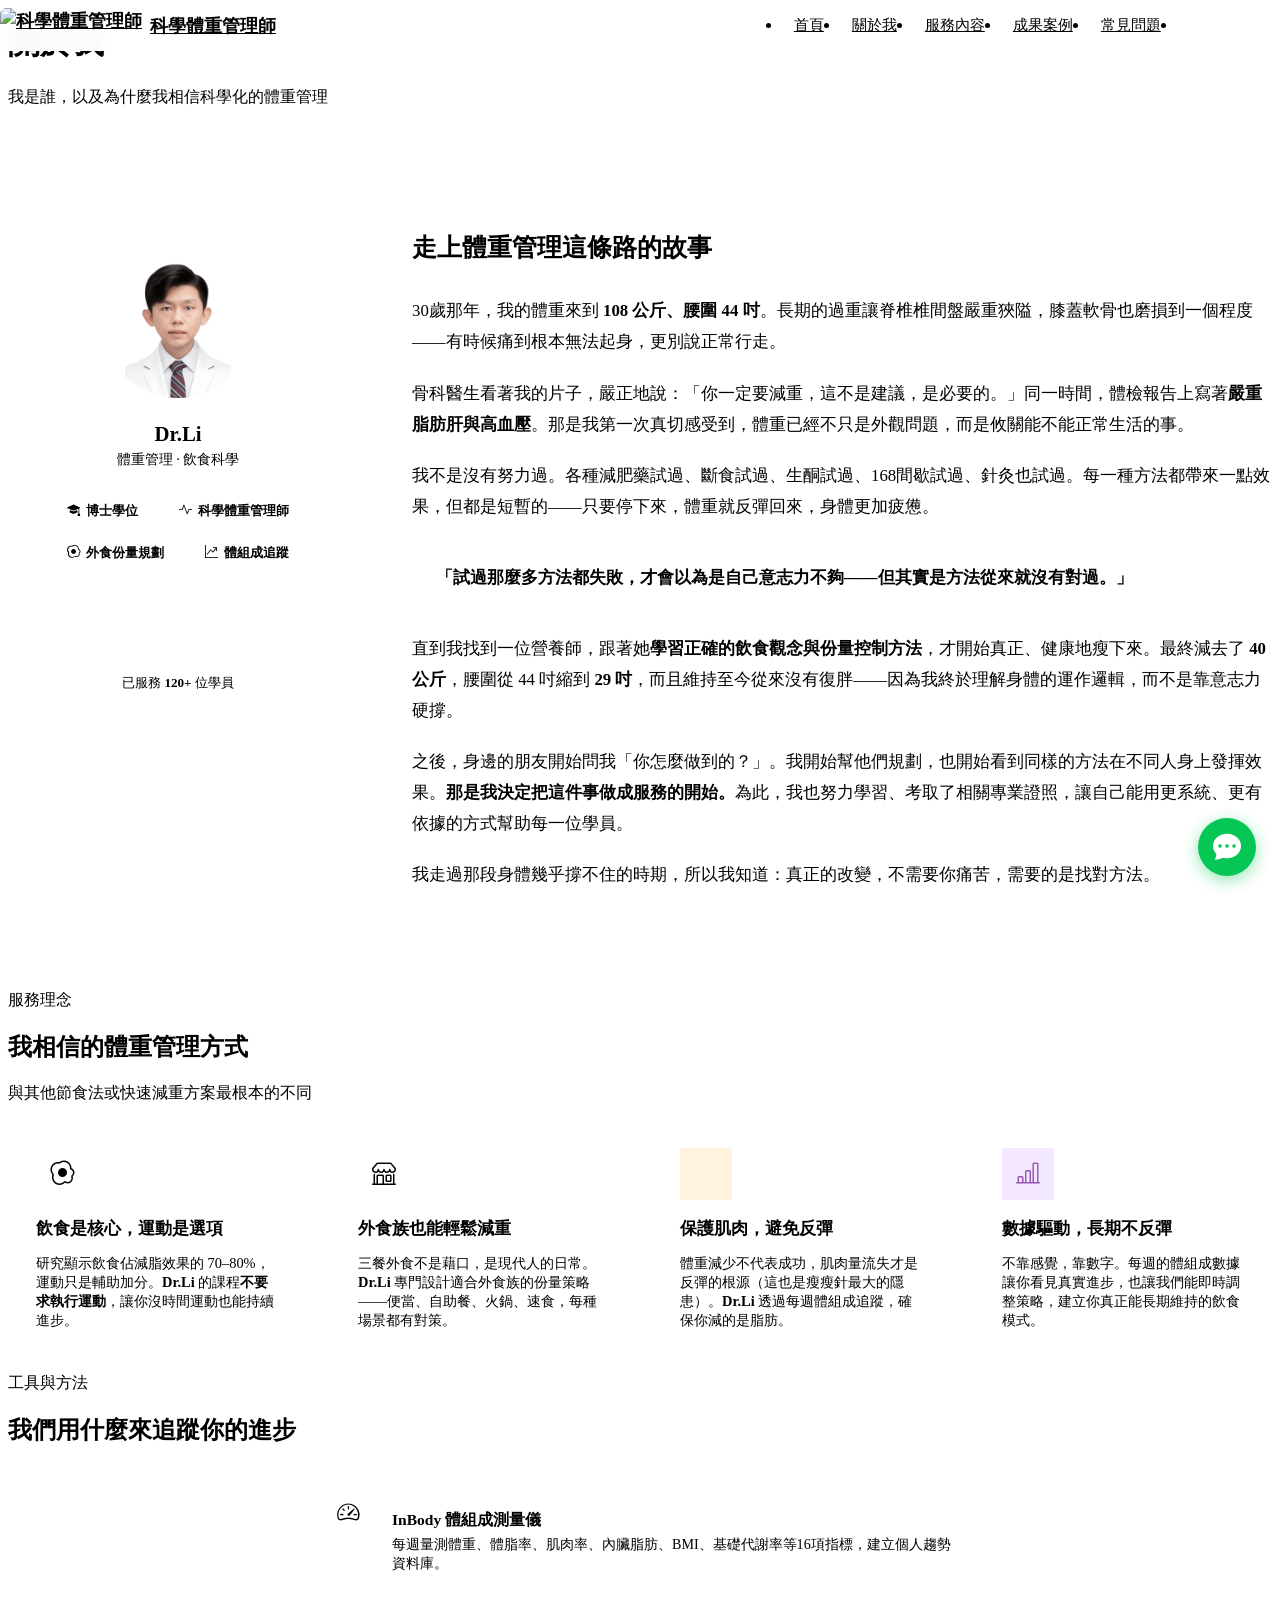
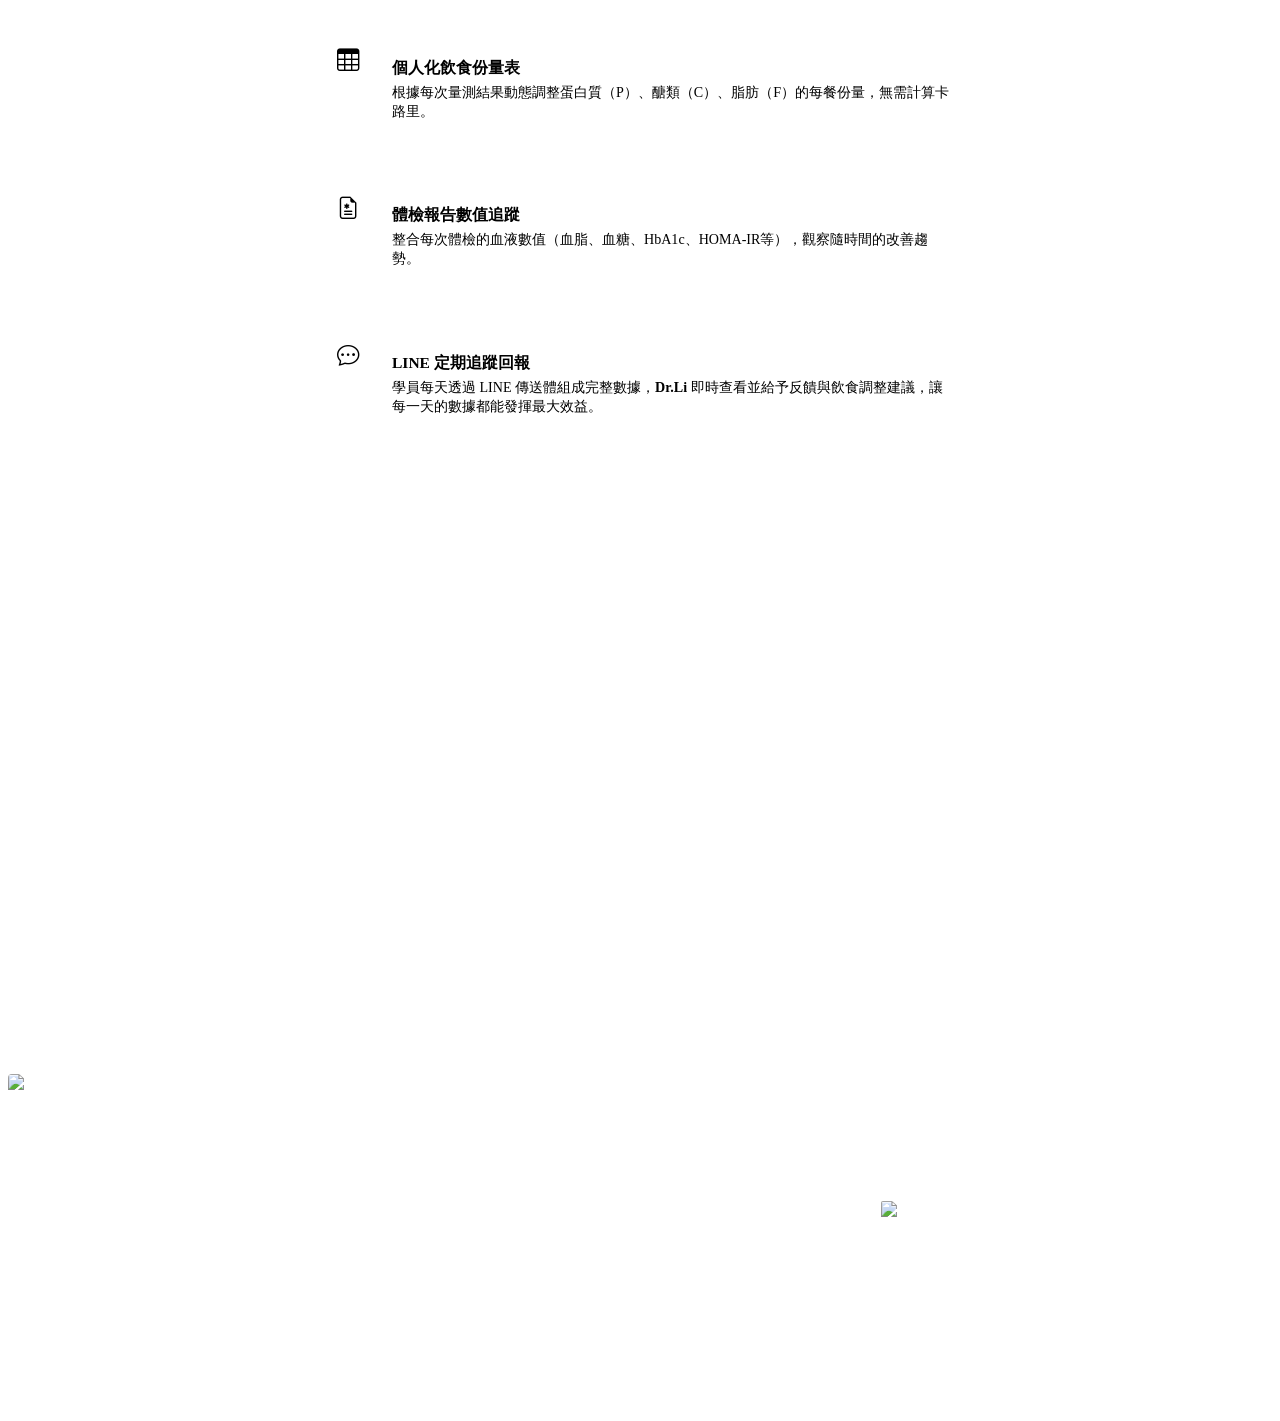
==== commit 329e70e9: "更新網站標題格式與嵌入 favicon - 首頁 title 改為「Dr.Li科學體重管理師」 - 其他頁面改為「Dr.Li科學體重管理師-頁面名稱」格式 - 將 logo.jpg 以 Base64 " ====
--- a/about.html
+++ b/about.html
@@ -3,8 +3,10 @@
 <head>
   <meta charset="UTF-8">
   <meta name="viewport" content="width=device-width, initial-scale=1.0">
-  <meta name="description" content="了解Dr.Li的專業背景、服務理念與方法，建立你對科學化體重管理的信心。">
-  <title>關於我 | 科學體重管理師</title>
+  <link rel="icon" href="[data-uri]" type="image/jpeg">
+  <link rel="apple-touch-icon" href="[data-uri]">
+  <meta name="description" content="了解 Dr.Li 的專業背景、服務理念與方法，建立你對科學化體重管理的信心。">
+  <title>Dr.Li科學體重管理師-關於我</title>
   <link rel="preconnect" href="https://fonts.googleapis.com">
   <link href="https://fonts.googleapis.com/css2?family=Noto+Sans+TC:wght@400;500;700&family=Inter:wght@400;600;700&display=swap" rel="stylesheet">
   <link rel="stylesheet" href="https://cdn.jsdelivr.net/npm/bootstrap-icons@1.11.0/font/bootstrap-icons.css">
@@ -171,7 +173,7 @@
       <!-- 個人資訊卡片 -->
       <div class="profile-card" data-reveal>
         <div class="profile-avatar"><img src="照片_去背.png" alt="Dr.Li"></div>
-        <div class="profile-name">Dr.Li</div>
+        <div class="profile-name"><strong>Dr.Li</strong></div>
         <div class="profile-title">體重管理 · 飲食科學</div>
         <div class="profile-tags">
           <span class="badge-tag"><i class="bi bi-mortarboard-fill"></i> 博士學位</span>
@@ -223,21 +225,21 @@
           <i class="bi bi-egg-fried"></i>
         </div>
         <h3>飲食是核心，運動是選項</h3>
-        <p>研究顯示飲食佔減脂效果的 70–80%，運動只是輔助加分。Dr.Li 的課程<strong>不要求執行運動</strong>，讓你沒時間運動也能持續進步。</p>
+        <p>研究顯示飲食佔減脂效果的 70–80%，運動只是輔助加分。<strong>Dr.Li</strong> 的課程<strong>不要求執行運動</strong>，讓你沒時間運動也能持續進步。</p>
       </div>
       <div class="philosophy-card" data-reveal>
         <div class="philosophy-icon" style="background:var(--primary-light);color:var(--primary)">
           <i class="bi bi-shop"></i>
         </div>
         <h3>外食族也能輕鬆減重</h3>
-        <p>三餐外食不是藉口，是現代人的日常。Dr.Li 專門設計適合外食族的份量策略——便當、自助餐、火鍋、速食，每種場景都有對策。</p>
+        <p>三餐外食不是藉口，是現代人的日常。<strong>Dr.Li</strong> 專門設計適合外食族的份量策略——便當、自助餐、火鍋、速食，每種場景都有對策。</p>
       </div>
       <div class="philosophy-card" data-reveal>
         <div class="philosophy-icon" style="background:#fff3e0;color:#e67e22">
           <i class="bi bi-shield-heart"></i>
         </div>
         <h3>保護肌肉，避免反彈</h3>
-        <p>體重減少不代表成功，肌肉量流失才是反彈的根源（這也是瘦瘦針最大的隱患）。Dr.Li 透過每週體組成追蹤，確保你減的是脂肪。</p>
+        <p>體重減少不代表成功，肌肉量流失才是反彈的根源（這也是瘦瘦針最大的隱患）。<strong>Dr.Li</strong> 透過每週體組成追蹤，確保你減的是脂肪。</p>
       </div>
       <div class="philosophy-card" data-reveal>
         <div class="philosophy-icon" style="background:#f3e8ff;color:#9b59b6">
@@ -283,7 +285,7 @@
         <div class="tool-icon"><i class="bi bi-chat-dots"></i></div>
         <div>
           <h4>LINE 定期追蹤回報</h4>
-          <p>學員每天透過 LINE 傳送體組成完整數據，Dr.Li 即時查看並給予反饋與飲食調整建議，讓每一天的數據都能發揮最大效益。</p>
+          <p>學員每天透過 LINE 傳送體組成完整數據，<strong>Dr.Li</strong> 即時查看並給予反饋與飲食調整建議，讓每一天的數據都能發揮最大效益。</p>
         </div>
       </div>
     </div>
@@ -294,7 +296,7 @@
 <section class="belief-section">
   <div class="container" data-reveal>
     <blockquote>「飲食才是真正的關鍵。你不需要靠意志力挨餓，<br>不需要每天跑步，不需要打瘦瘦針——<br>只要掌握外食技巧，便當、自助餐、火鍋、速食都能吃對份量，<br>你的身體就會開始改變。」</blockquote>
-    <p>— Dr.Li</p>
+    <p>— <strong>Dr.Li</strong></p>
     <a href="contact.html" class="btn btn-outline-white btn-lg" style="margin-top:1.5rem">
       <i class="bi bi-calendar-check"></i> 開始你的改變
     </a>
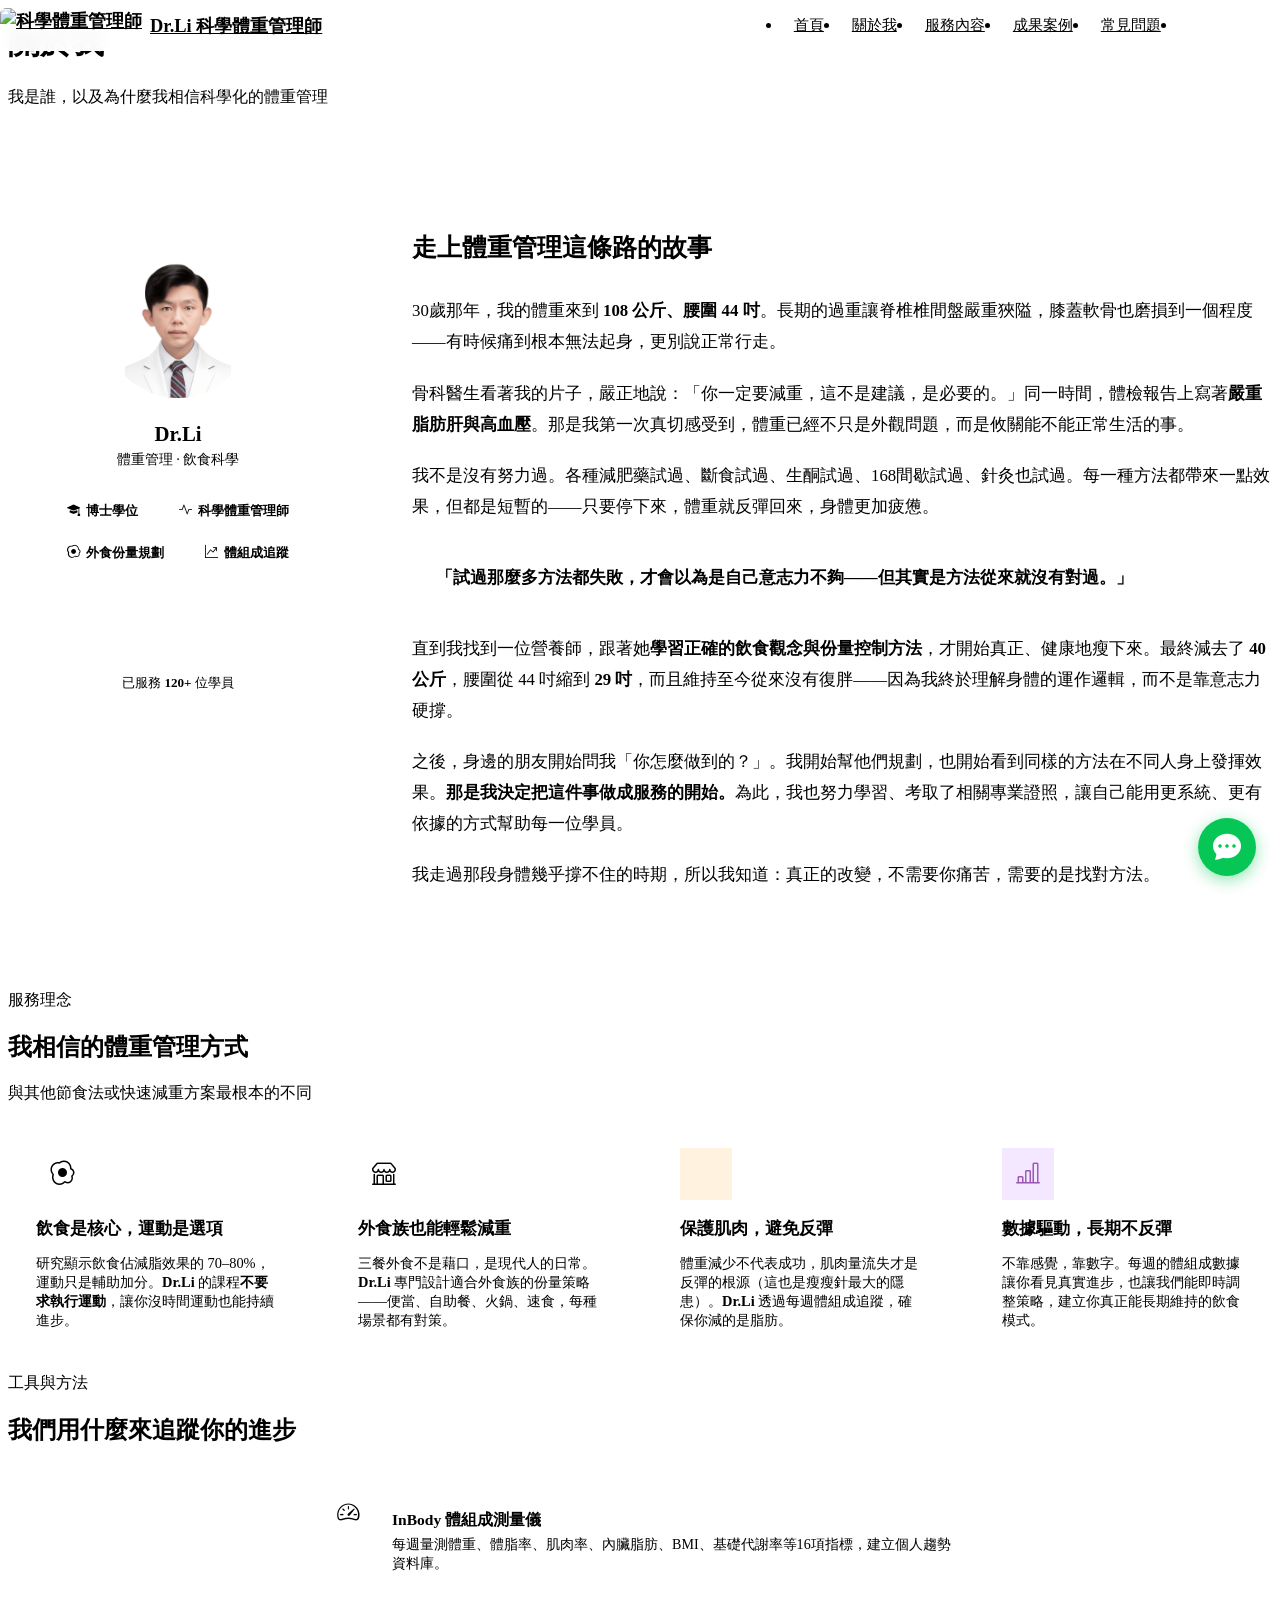
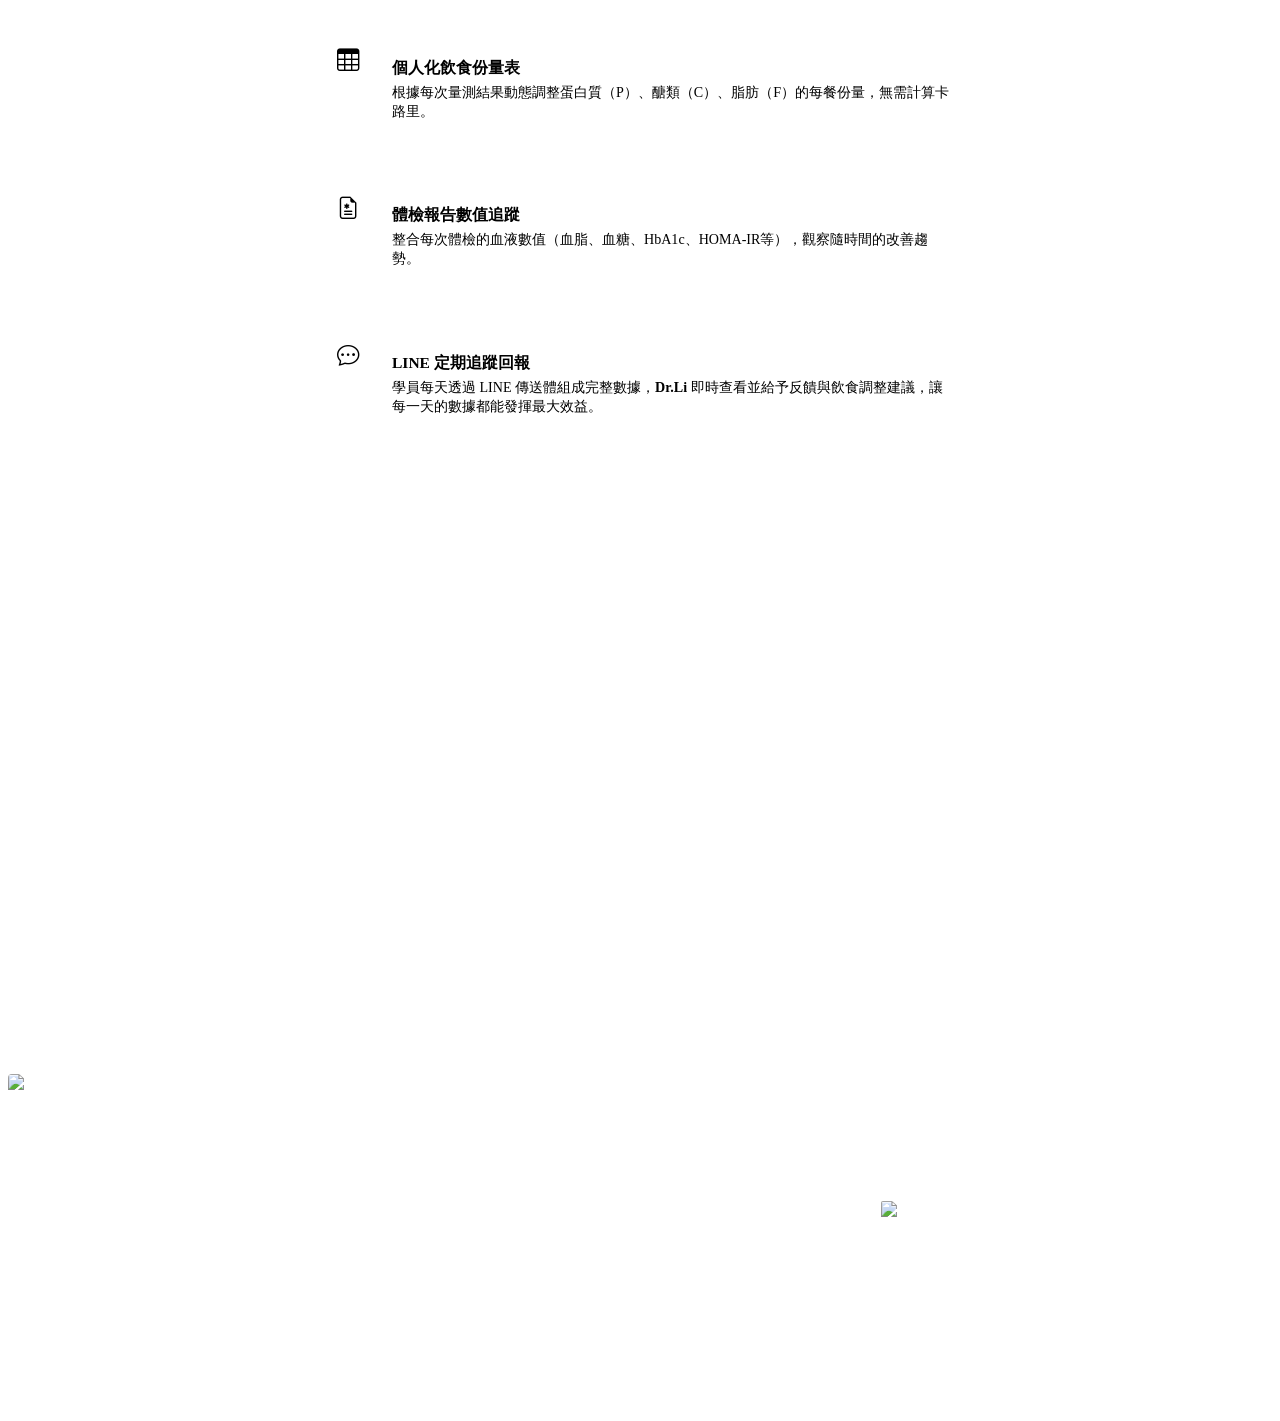
==== commit b7e677f0: "加入 Dr.Li 品牌名稱至所有頁面 header - 主網站 navbar：科學體重管理師 → Dr.Li 科學體重管理師 - 份量代換表、適應期注意事項：page-header 加入 logo +" ====
--- a/about.html
+++ b/about.html
@@ -6,7 +6,7 @@
   <link rel="icon" href="[data-uri]" type="image/jpeg">
   <link rel="apple-touch-icon" href="[data-uri]">
   <meta name="description" content="了解 Dr.Li 的專業背景、服務理念與方法，建立你對科學化體重管理的信心。">
-  <title>Dr.Li科學體重管理師-關於我</title>
+  <title>Dr.Li 科學體重管理師-關於我</title>
   <link rel="preconnect" href="https://fonts.googleapis.com">
   <link href="https://fonts.googleapis.com/css2?family=Noto+Sans+TC:wght@400;500;700&family=Inter:wght@400;600;700&display=swap" rel="stylesheet">
   <link rel="stylesheet" href="https://cdn.jsdelivr.net/npm/bootstrap-icons@1.11.0/font/bootstrap-icons.css">
@@ -146,7 +146,7 @@
 
 <nav class="navbar" id="navbar">
   <div class="container">
-    <a href="index.html" class="navbar-brand"><img src="logo.jpg" alt="科學體重管理師" class="navbar-logo"><span>科學體重管理師</span></a>
+    <a href="index.html" class="navbar-brand"><img src="logo.jpg" alt="科學體重管理師" class="navbar-logo"><span>Dr.Li 科學體重管理師</span></a>
     <button class="hamburger" id="hamburger" aria-label="開啟選單"><span></span><span></span><span></span></button>
     <ul class="nav-links" id="navLinks">
       <li><a href="index.html">首頁</a></li>
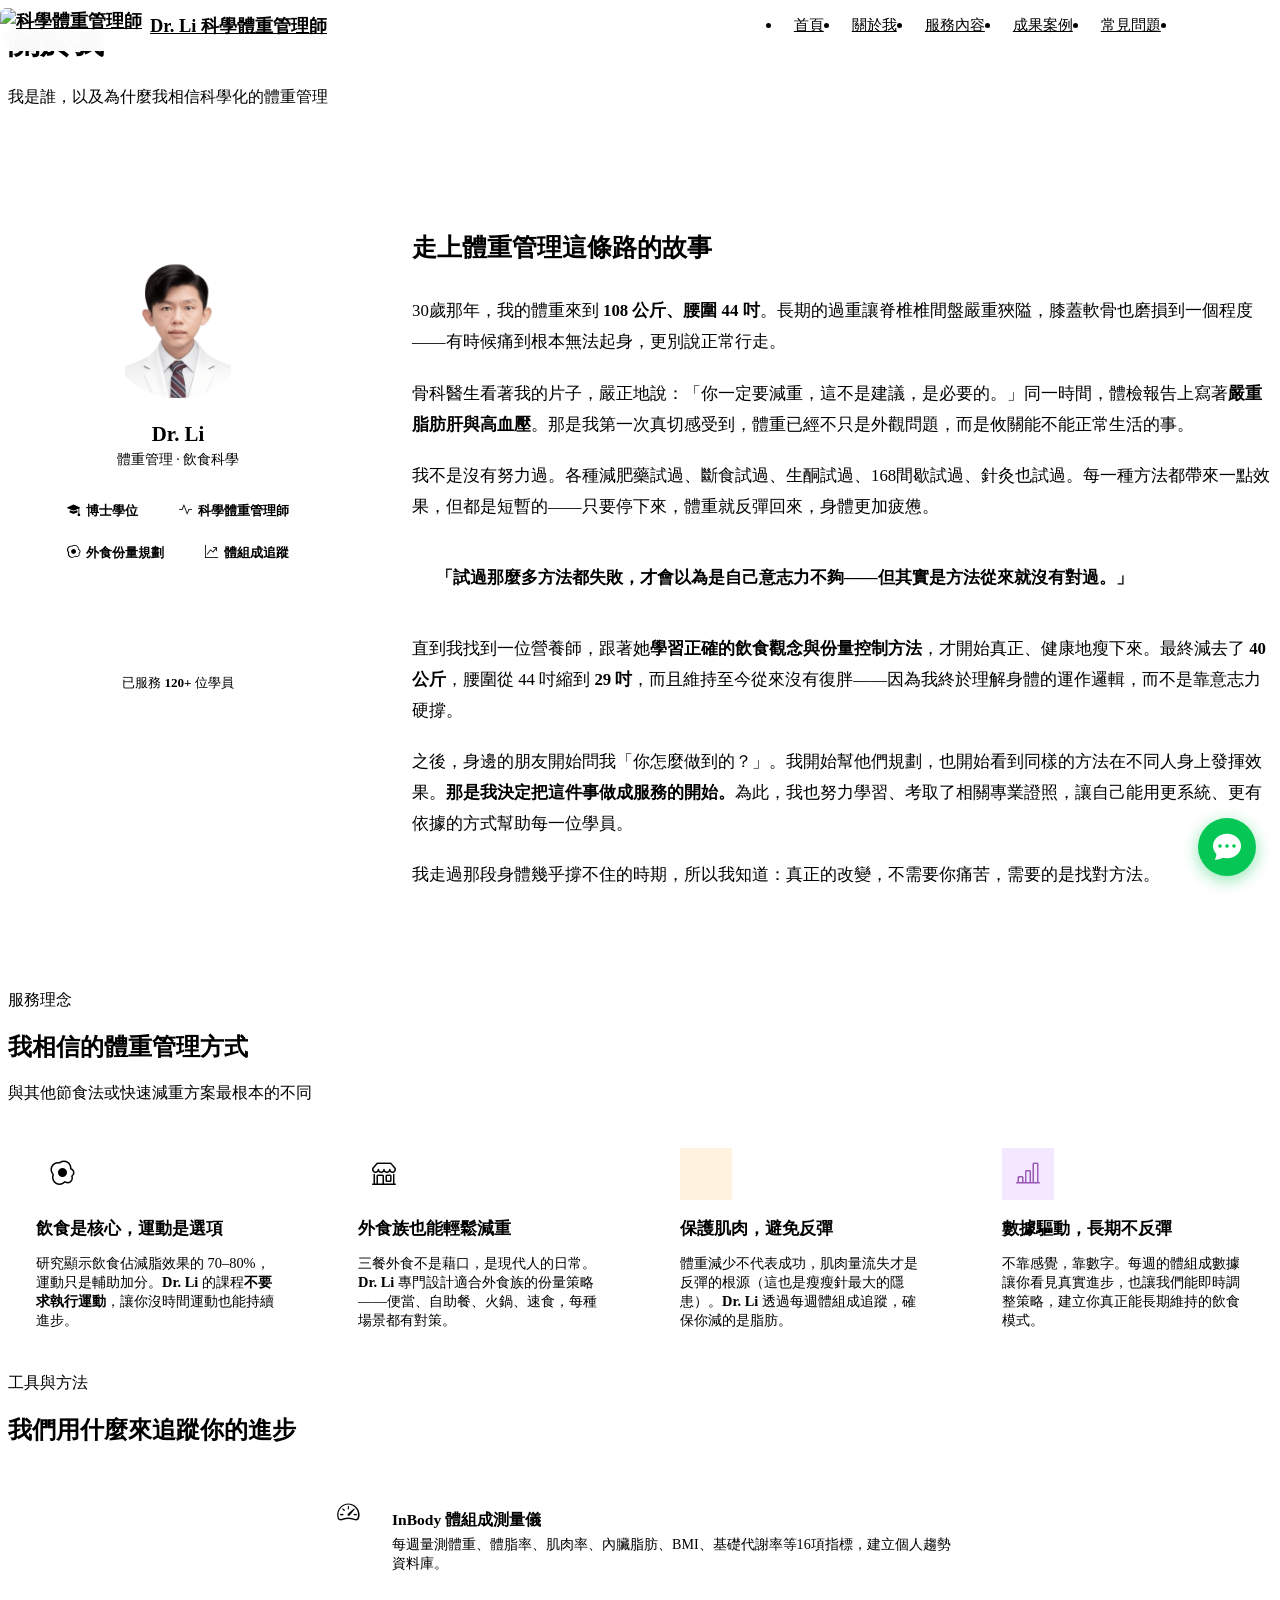
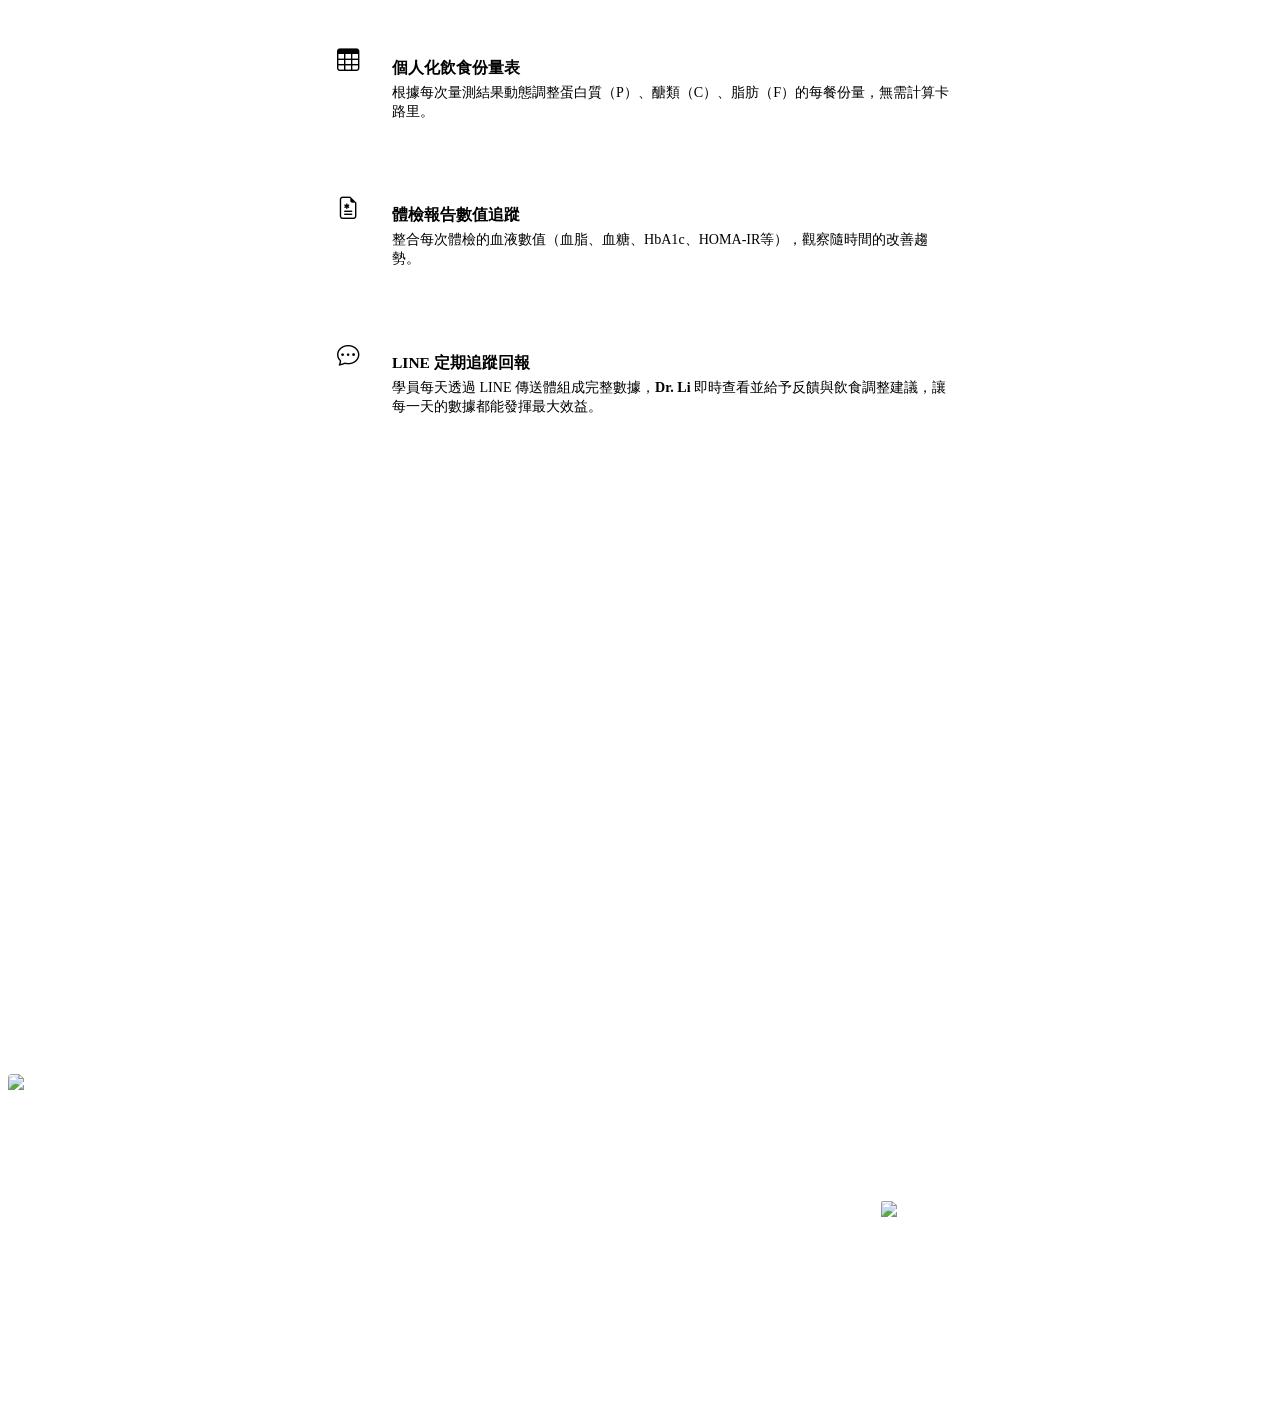
==== commit d8173a76: "統一品牌名稱：Dr.Li → Dr. Li（加空格） Co-Authored-By: Claude Sonnet 4.6 <noreply@anthropic.com>" ====
--- a/about.html
+++ b/about.html
@@ -5,8 +5,8 @@
   <meta name="viewport" content="width=device-width, initial-scale=1.0">
   <link rel="icon" href="[data-uri]" type="image/jpeg">
   <link rel="apple-touch-icon" href="[data-uri]">
-  <meta name="description" content="了解 Dr.Li 的專業背景、服務理念與方法，建立你對科學化體重管理的信心。">
-  <title>Dr.Li 科學體重管理師-關於我</title>
+  <meta name="description" content="了解 Dr. Li 的專業背景、服務理念與方法，建立你對科學化體重管理的信心。">
+  <title>Dr. Li 科學體重管理師-關於我</title>
   <link rel="preconnect" href="https://fonts.googleapis.com">
   <link href="https://fonts.googleapis.com/css2?family=Noto+Sans+TC:wght@400;500;700&family=Inter:wght@400;600;700&display=swap" rel="stylesheet">
   <link rel="stylesheet" href="https://cdn.jsdelivr.net/npm/bootstrap-icons@1.11.0/font/bootstrap-icons.css">
@@ -146,7 +146,7 @@
 
 <nav class="navbar" id="navbar">
   <div class="container">
-    <a href="index.html" class="navbar-brand"><img src="logo.jpg" alt="科學體重管理師" class="navbar-logo"><span>Dr.Li 科學體重管理師</span></a>
+    <a href="index.html" class="navbar-brand"><img src="logo.jpg" alt="科學體重管理師" class="navbar-logo"><span>Dr. Li 科學體重管理師</span></a>
     <button class="hamburger" id="hamburger" aria-label="開啟選單"><span></span><span></span><span></span></button>
     <ul class="nav-links" id="navLinks">
       <li><a href="index.html">首頁</a></li>
@@ -172,8 +172,8 @@
     <div class="intro-grid">
       <!-- 個人資訊卡片 -->
       <div class="profile-card" data-reveal>
-        <div class="profile-avatar"><img src="照片_去背.png" alt="Dr.Li"></div>
-        <div class="profile-name"><strong>Dr.Li</strong></div>
+        <div class="profile-avatar"><img src="照片_去背.png" alt="Dr. Li"></div>
+        <div class="profile-name"><strong>Dr. Li</strong></div>
         <div class="profile-title">體重管理 · 飲食科學</div>
         <div class="profile-tags">
           <span class="badge-tag"><i class="bi bi-mortarboard-fill"></i> 博士學位</span>
@@ -225,21 +225,21 @@
           <i class="bi bi-egg-fried"></i>
         </div>
         <h3>飲食是核心，運動是選項</h3>
-        <p>研究顯示飲食佔減脂效果的 70–80%，運動只是輔助加分。<strong>Dr.Li</strong> 的課程<strong>不要求執行運動</strong>，讓你沒時間運動也能持續進步。</p>
+        <p>研究顯示飲食佔減脂效果的 70–80%，運動只是輔助加分。<strong>Dr. Li</strong> 的課程<strong>不要求執行運動</strong>，讓你沒時間運動也能持續進步。</p>
       </div>
       <div class="philosophy-card" data-reveal>
         <div class="philosophy-icon" style="background:var(--primary-light);color:var(--primary)">
           <i class="bi bi-shop"></i>
         </div>
         <h3>外食族也能輕鬆減重</h3>
-        <p>三餐外食不是藉口，是現代人的日常。<strong>Dr.Li</strong> 專門設計適合外食族的份量策略——便當、自助餐、火鍋、速食，每種場景都有對策。</p>
+        <p>三餐外食不是藉口，是現代人的日常。<strong>Dr. Li</strong> 專門設計適合外食族的份量策略——便當、自助餐、火鍋、速食，每種場景都有對策。</p>
       </div>
       <div class="philosophy-card" data-reveal>
         <div class="philosophy-icon" style="background:#fff3e0;color:#e67e22">
           <i class="bi bi-shield-heart"></i>
         </div>
         <h3>保護肌肉，避免反彈</h3>
-        <p>體重減少不代表成功，肌肉量流失才是反彈的根源（這也是瘦瘦針最大的隱患）。<strong>Dr.Li</strong> 透過每週體組成追蹤，確保你減的是脂肪。</p>
+        <p>體重減少不代表成功，肌肉量流失才是反彈的根源（這也是瘦瘦針最大的隱患）。<strong>Dr. Li</strong> 透過每週體組成追蹤，確保你減的是脂肪。</p>
       </div>
       <div class="philosophy-card" data-reveal>
         <div class="philosophy-icon" style="background:#f3e8ff;color:#9b59b6">
@@ -285,7 +285,7 @@
         <div class="tool-icon"><i class="bi bi-chat-dots"></i></div>
         <div>
           <h4>LINE 定期追蹤回報</h4>
-          <p>學員每天透過 LINE 傳送體組成完整數據，<strong>Dr.Li</strong> 即時查看並給予反饋與飲食調整建議，讓每一天的數據都能發揮最大效益。</p>
+          <p>學員每天透過 LINE 傳送體組成完整數據，<strong>Dr. Li</strong> 即時查看並給予反饋與飲食調整建議，讓每一天的數據都能發揮最大效益。</p>
         </div>
       </div>
     </div>
@@ -296,7 +296,7 @@
 <section class="belief-section">
   <div class="container" data-reveal>
     <blockquote>「飲食才是真正的關鍵。你不需要靠意志力挨餓，<br>不需要每天跑步，不需要打瘦瘦針——<br>只要掌握外食技巧，便當、自助餐、火鍋、速食都能吃對份量，<br>你的身體就會開始改變。」</blockquote>
-    <p>— <strong>Dr.Li</strong></p>
+    <p>— <strong>Dr. Li</strong></p>
     <a href="contact.html" class="btn btn-outline-white btn-lg" style="margin-top:1.5rem">
       <i class="bi bi-calendar-check"></i> 開始你的改變
     </a>
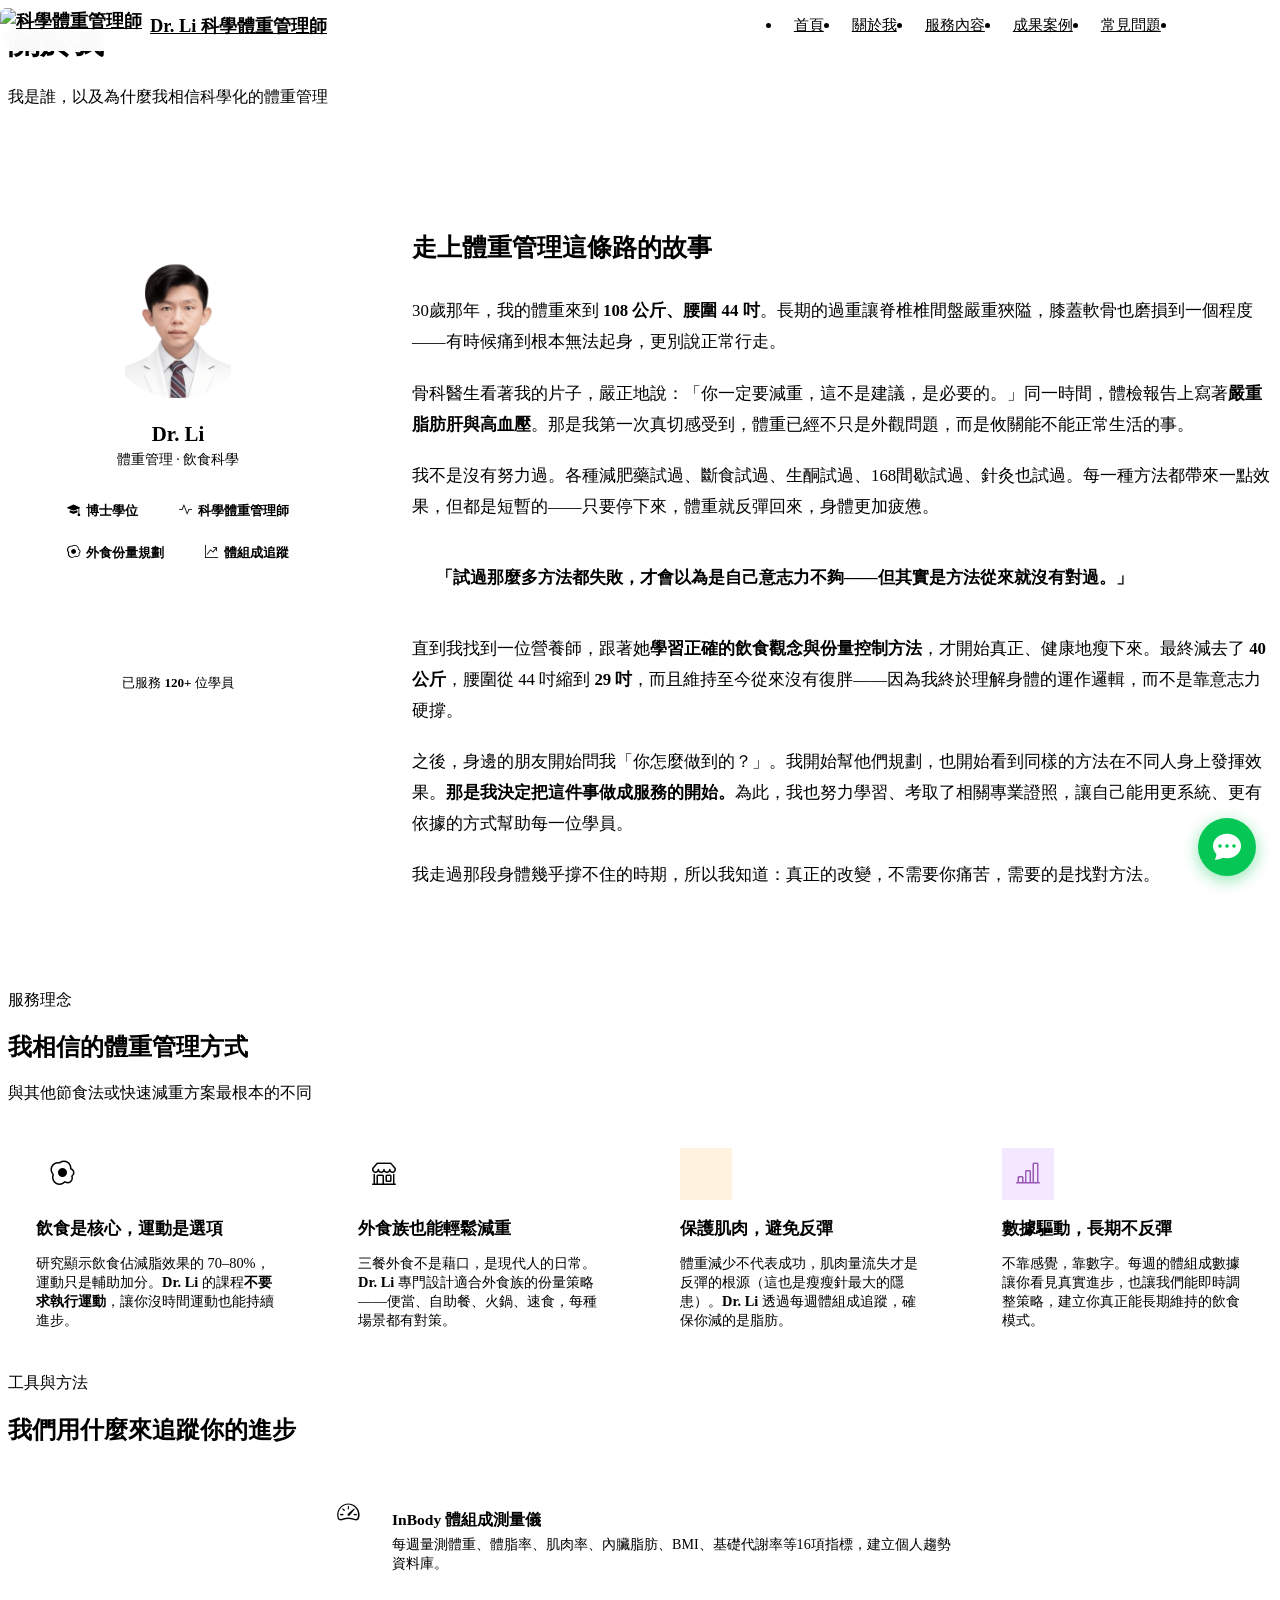
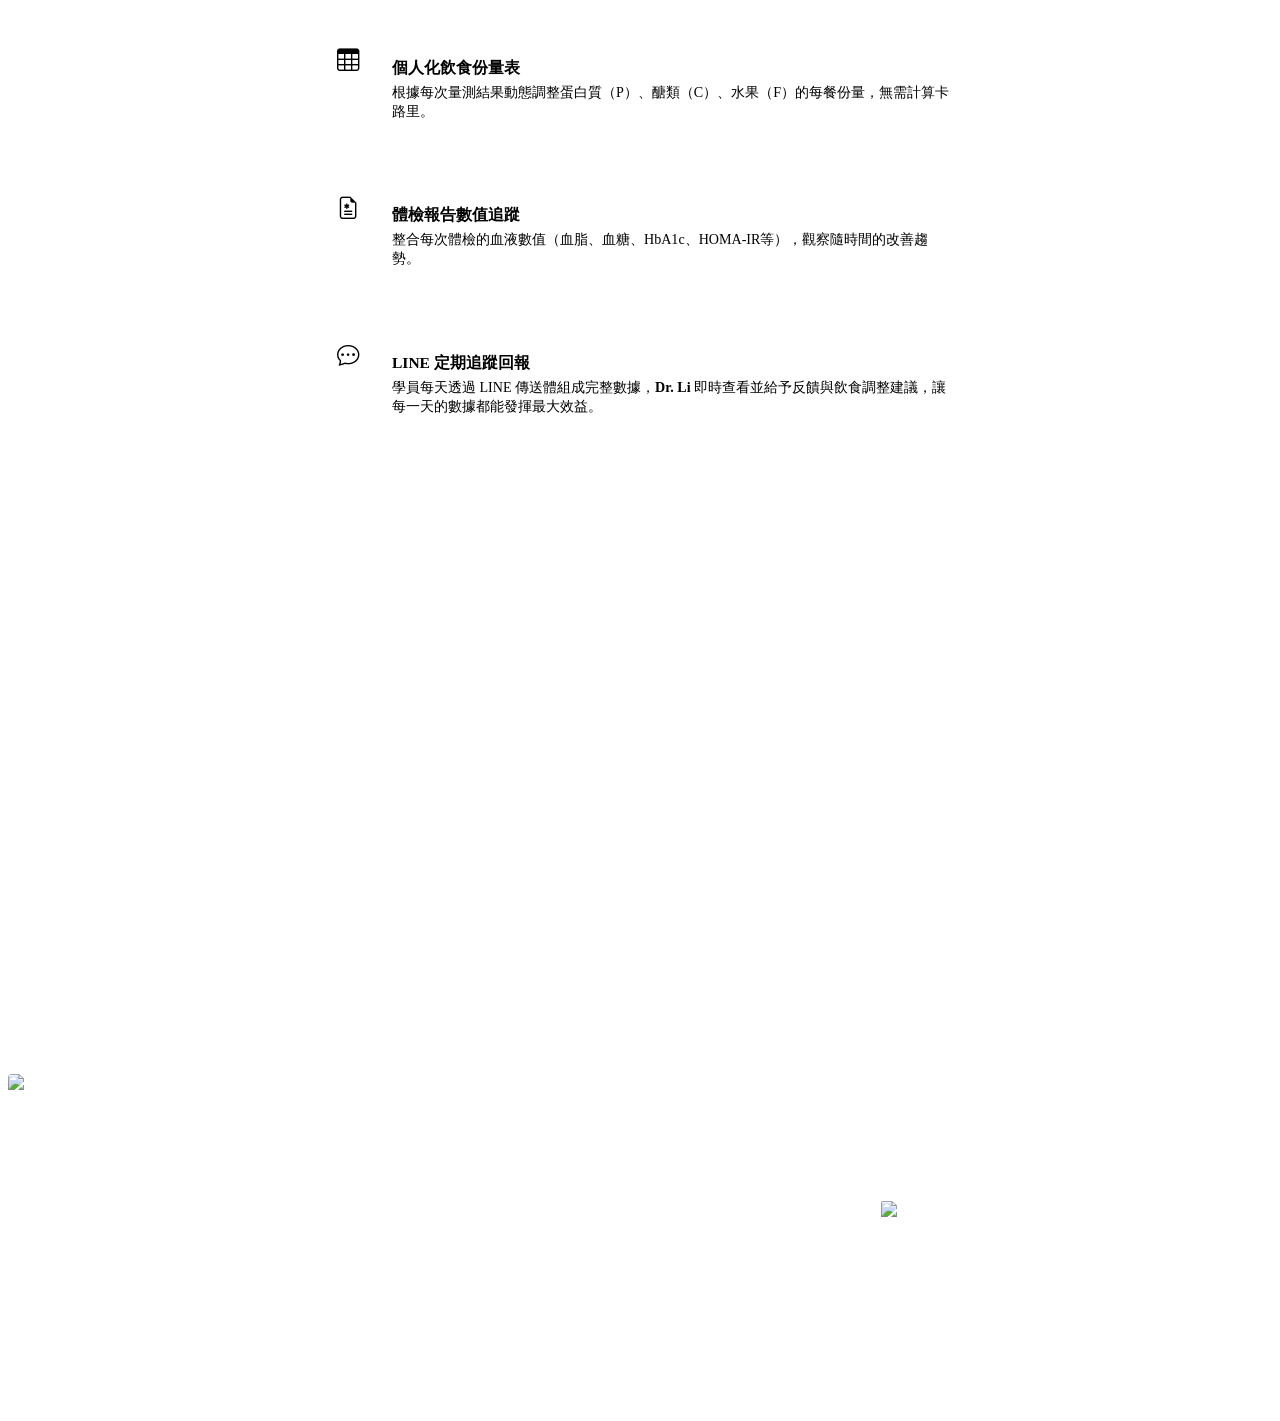
==== commit a404f7da: "修正水果份量代碼說明" ====
--- a/about.html
+++ b/about.html
@@ -271,7 +271,7 @@
         <div class="tool-icon"><i class="bi bi-table"></i></div>
         <div>
           <h4>個人化飲食份量表</h4>
-          <p>根據每次量測結果動態調整蛋白質（P）、醣類（C）、脂肪（F）的每餐份量，無需計算卡路里。</p>
+          <p>根據每次量測結果動態調整蛋白質（P）、醣類（C）、水果（F）的每餐份量，無需計算卡路里。</p>
         </div>
       </div>
       <div class="tool-item" data-reveal>
--- a/css/components.css
+++ b/css/components.css
@@ -509,7 +509,14 @@
   box-shadow: 0 0 0 3px rgba(44,123,229,0.12);
 }
 .form-control.error { border-color: var(--danger); }
-select.form-control { cursor: pointer; }
+select.form-control {
+  cursor: pointer;
+  background-image: url("data:image/svg+xml;charset=UTF-8,%3csvg xmlns='http://www.w3.org/2000/svg' viewBox='0 0 24 24' fill='none' stroke='%236C757D' stroke-width='2' stroke-linecap='round' stroke-linejoin='round'%3e%3cpolyline points='6 9 12 15 18 9'/%3e%3c/svg%3e");
+  background-repeat: no-repeat;
+  background-position: right 0.85rem center;
+  background-size: 1rem;
+  padding-right: 2.5rem;
+}
 textarea.form-control { resize: vertical; min-height: 110px; }
 .error-msg {
   font-size: 0.8rem;
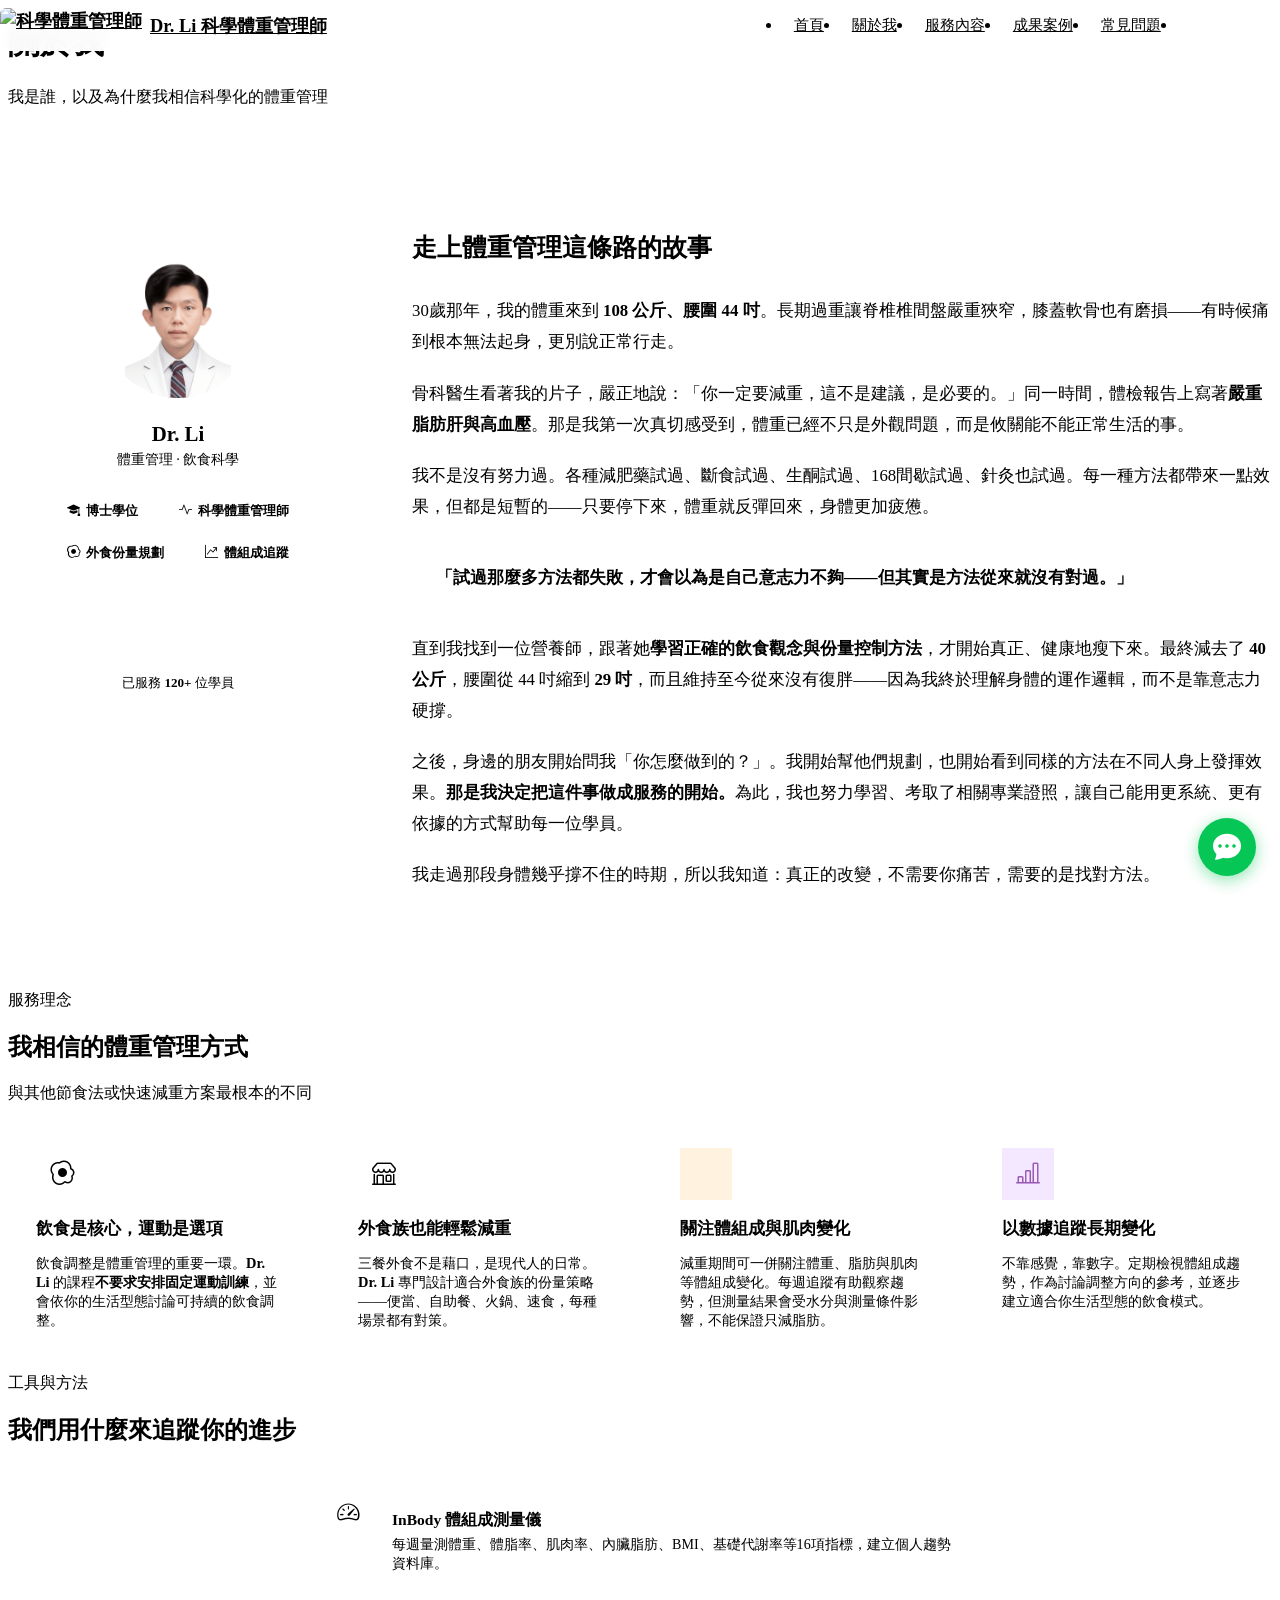
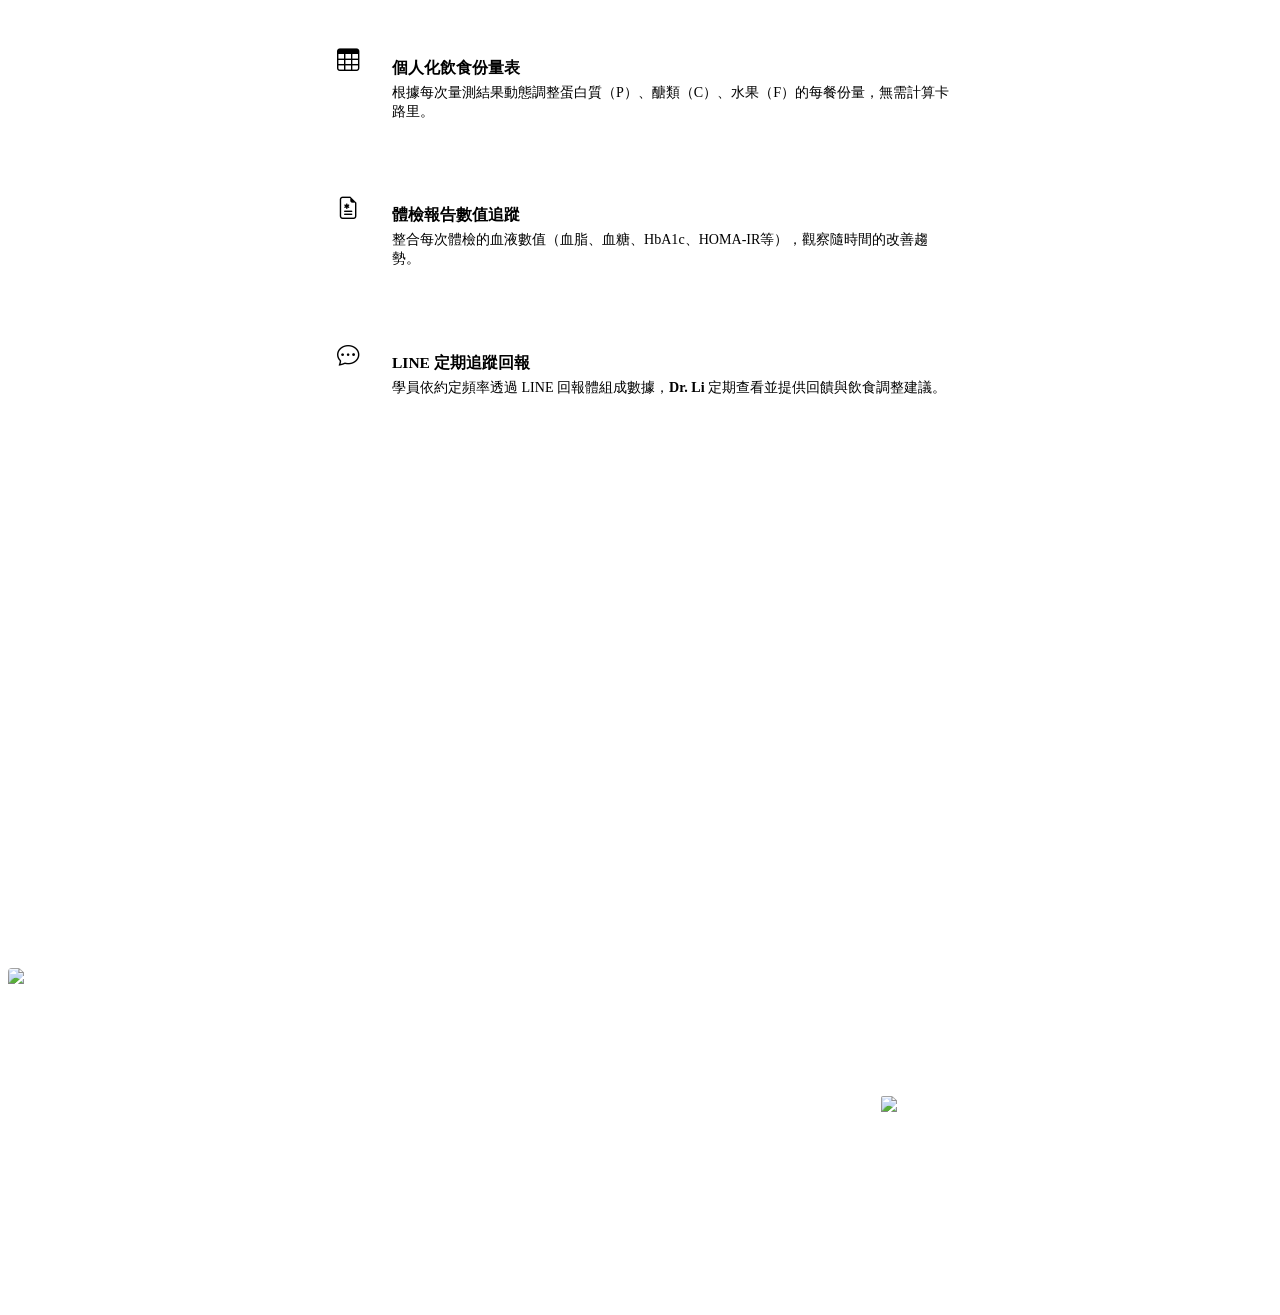
==== commit 721f7e6d: "改善體重管理網站健康文案" ====
--- a/about.html
+++ b/about.html
@@ -193,7 +193,7 @@
       <div class="about-story" data-reveal>
         <h2 style="margin-bottom:1.5rem;">走上體重管理這條路的故事</h2>
 
-        <p>30歲那年，我的體重來到 <span class="emphasis">108 公斤、腰圍 44 吋</span>。長期的過重讓脊椎椎間盤嚴重狹隘，膝蓋軟骨也磨損到一個程度——有時候痛到根本無法起身，更別說正常行走。</p>
+        <p>30歲那年，我的體重來到 <span class="emphasis">108 公斤、腰圍 44 吋</span>。長期過重讓脊椎椎間盤嚴重狹窄，膝蓋軟骨也有磨損——有時候痛到根本無法起身，更別說正常行走。</p>
 
         <p>骨科醫生看著我的片子，嚴正地說：「你一定要減重，這不是建議，是必要的。」同一時間，體檢報告上寫著<span class="emphasis">嚴重脂肪肝與高血壓</span>。那是我第一次真切感受到，體重已經不只是外觀問題，而是攸關能不能正常生活的事。</p>
 
@@ -225,7 +225,7 @@
           <i class="bi bi-egg-fried"></i>
         </div>
         <h3>飲食是核心，運動是選項</h3>
-        <p>研究顯示飲食佔減脂效果的 70–80%，運動只是輔助加分。<strong>Dr. Li</strong> 的課程<strong>不要求執行運動</strong>，讓你沒時間運動也能持續進步。</p>
+        <p>飲食調整是體重管理的重要一環。<strong>Dr. Li</strong> 的課程<strong>不要求安排固定運動訓練</strong>，並會依你的生活型態討論可持續的飲食調整。</p>
       </div>
       <div class="philosophy-card" data-reveal>
         <div class="philosophy-icon" style="background:var(--primary-light);color:var(--primary)">
@@ -238,15 +238,15 @@
         <div class="philosophy-icon" style="background:#fff3e0;color:#e67e22">
           <i class="bi bi-shield-heart"></i>
         </div>
-        <h3>保護肌肉，避免反彈</h3>
-        <p>體重減少不代表成功，肌肉量流失才是反彈的根源（這也是瘦瘦針最大的隱患）。<strong>Dr. Li</strong> 透過每週體組成追蹤，確保你減的是脂肪。</p>
+        <h3>關注體組成與肌肉變化</h3>
+        <p>減重期間可一併關注體重、脂肪與肌肉等體組成變化。每週追蹤有助觀察趨勢，但測量結果會受水分與測量條件影響，不能保證只減脂肪。</p>
       </div>
       <div class="philosophy-card" data-reveal>
         <div class="philosophy-icon" style="background:#f3e8ff;color:#9b59b6">
           <i class="bi bi-bar-chart-line"></i>
         </div>
-        <h3>數據驅動，長期不反彈</h3>
-        <p>不靠感覺，靠數字。每週的體組成數據讓你看見真實進步，也讓我們能即時調整策略，建立你真正能長期維持的飲食模式。</p>
+        <h3>以數據追蹤長期變化</h3>
+        <p>不靠感覺，靠數字。定期檢視體組成趨勢，作為討論調整方向的參考，並逐步建立適合你生活型態的飲食模式。</p>
       </div>
     </div>
   </div>
@@ -285,7 +285,7 @@
         <div class="tool-icon"><i class="bi bi-chat-dots"></i></div>
         <div>
           <h4>LINE 定期追蹤回報</h4>
-          <p>學員每天透過 LINE 傳送體組成完整數據，<strong>Dr. Li</strong> 即時查看並給予反饋與飲食調整建議，讓每一天的數據都能發揮最大效益。</p>
+          <p>學員依約定頻率透過 LINE 回報體組成數據，<strong>Dr. Li</strong> 定期查看並提供回饋與飲食調整建議。</p>
         </div>
       </div>
     </div>
@@ -295,7 +295,7 @@
 <!-- ===== 信念語 ===== -->
 <section class="belief-section">
   <div class="container" data-reveal>
-    <blockquote>「飲食才是真正的關鍵。你不需要靠意志力挨餓，<br>不需要每天跑步，不需要打瘦瘦針——<br>只要掌握外食技巧，便當、自助餐、火鍋、速食都能吃對份量，<br>你的身體就會開始改變。」</blockquote>
+    <blockquote>「不必靠挨餓或勉強自己運動開始改變。用藥與否，應和醫療人員討論；掌握外食份量，從能持續的調整開始。」</blockquote>
     <p>— <strong>Dr. Li</strong></p>
     <a href="contact.html" class="btn btn-outline-white btn-lg" style="margin-top:1.5rem">
       <i class="bi bi-calendar-check"></i> 開始你的改變
